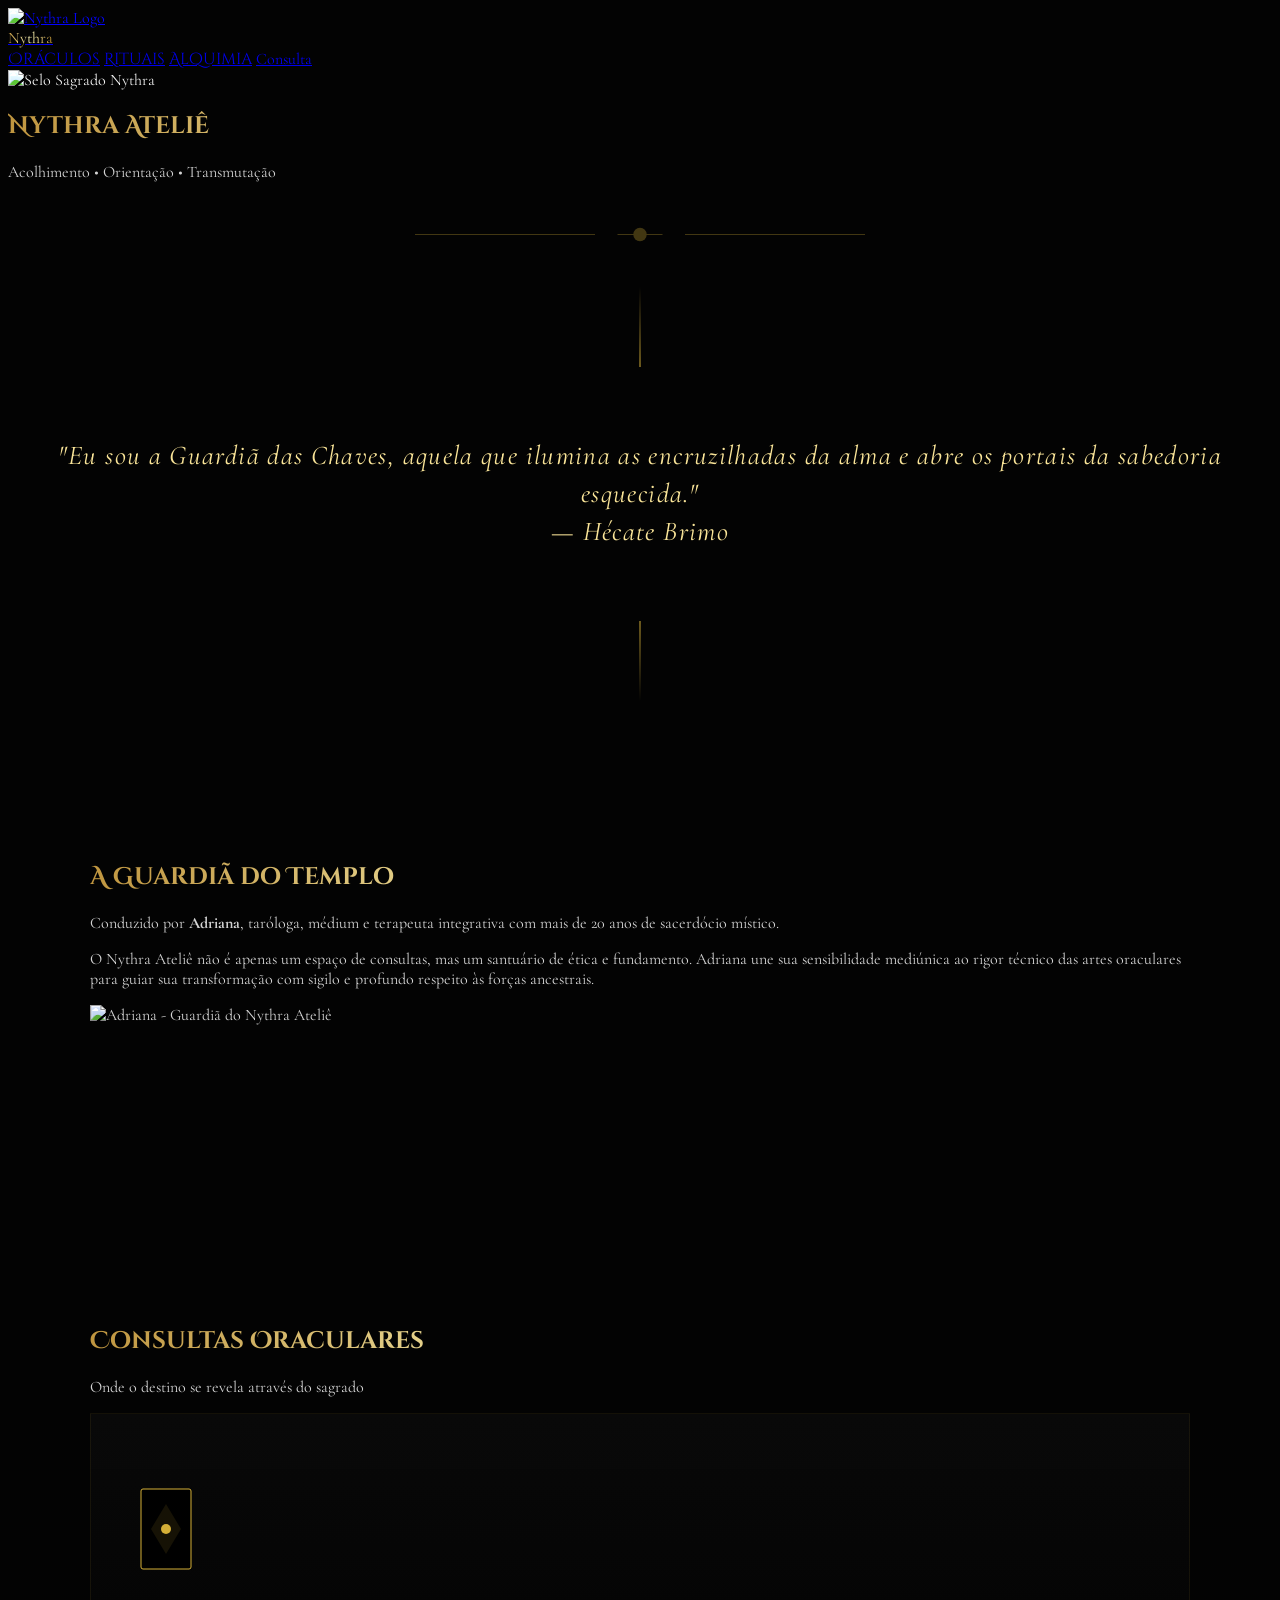
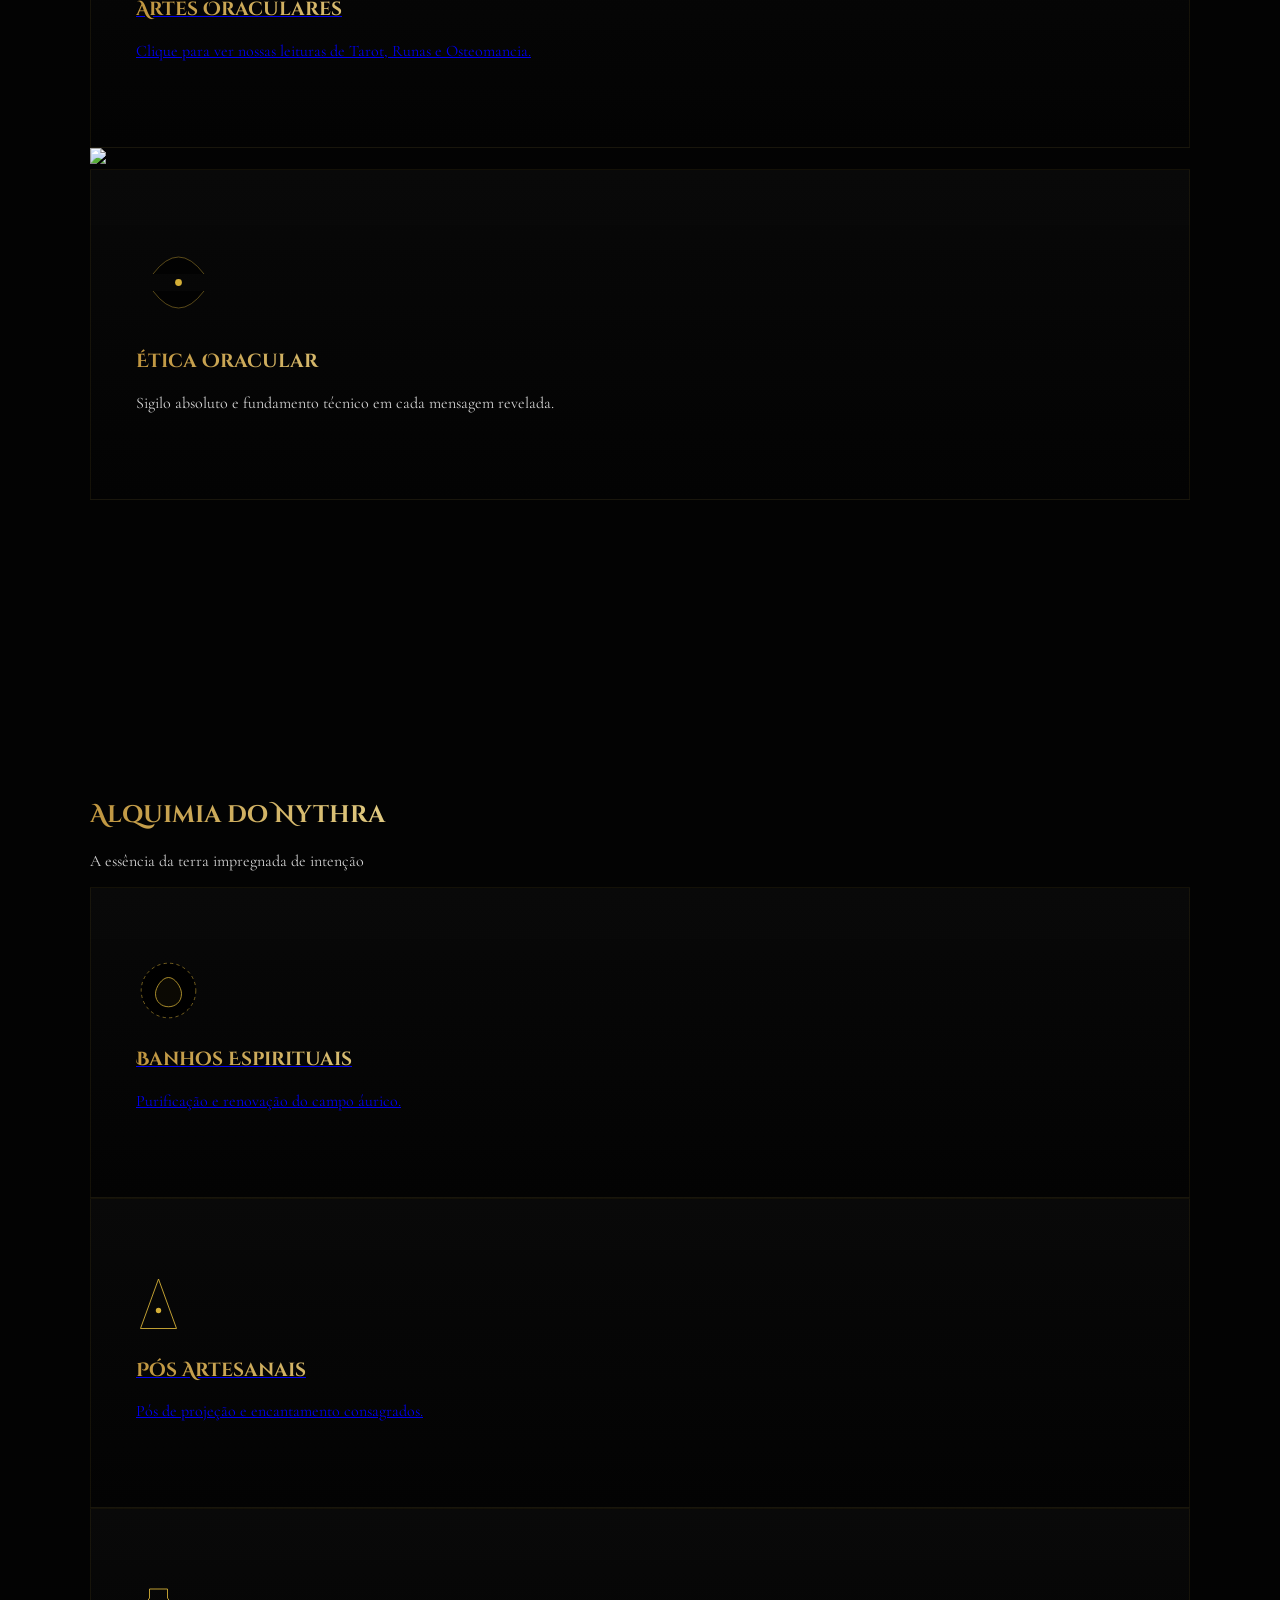
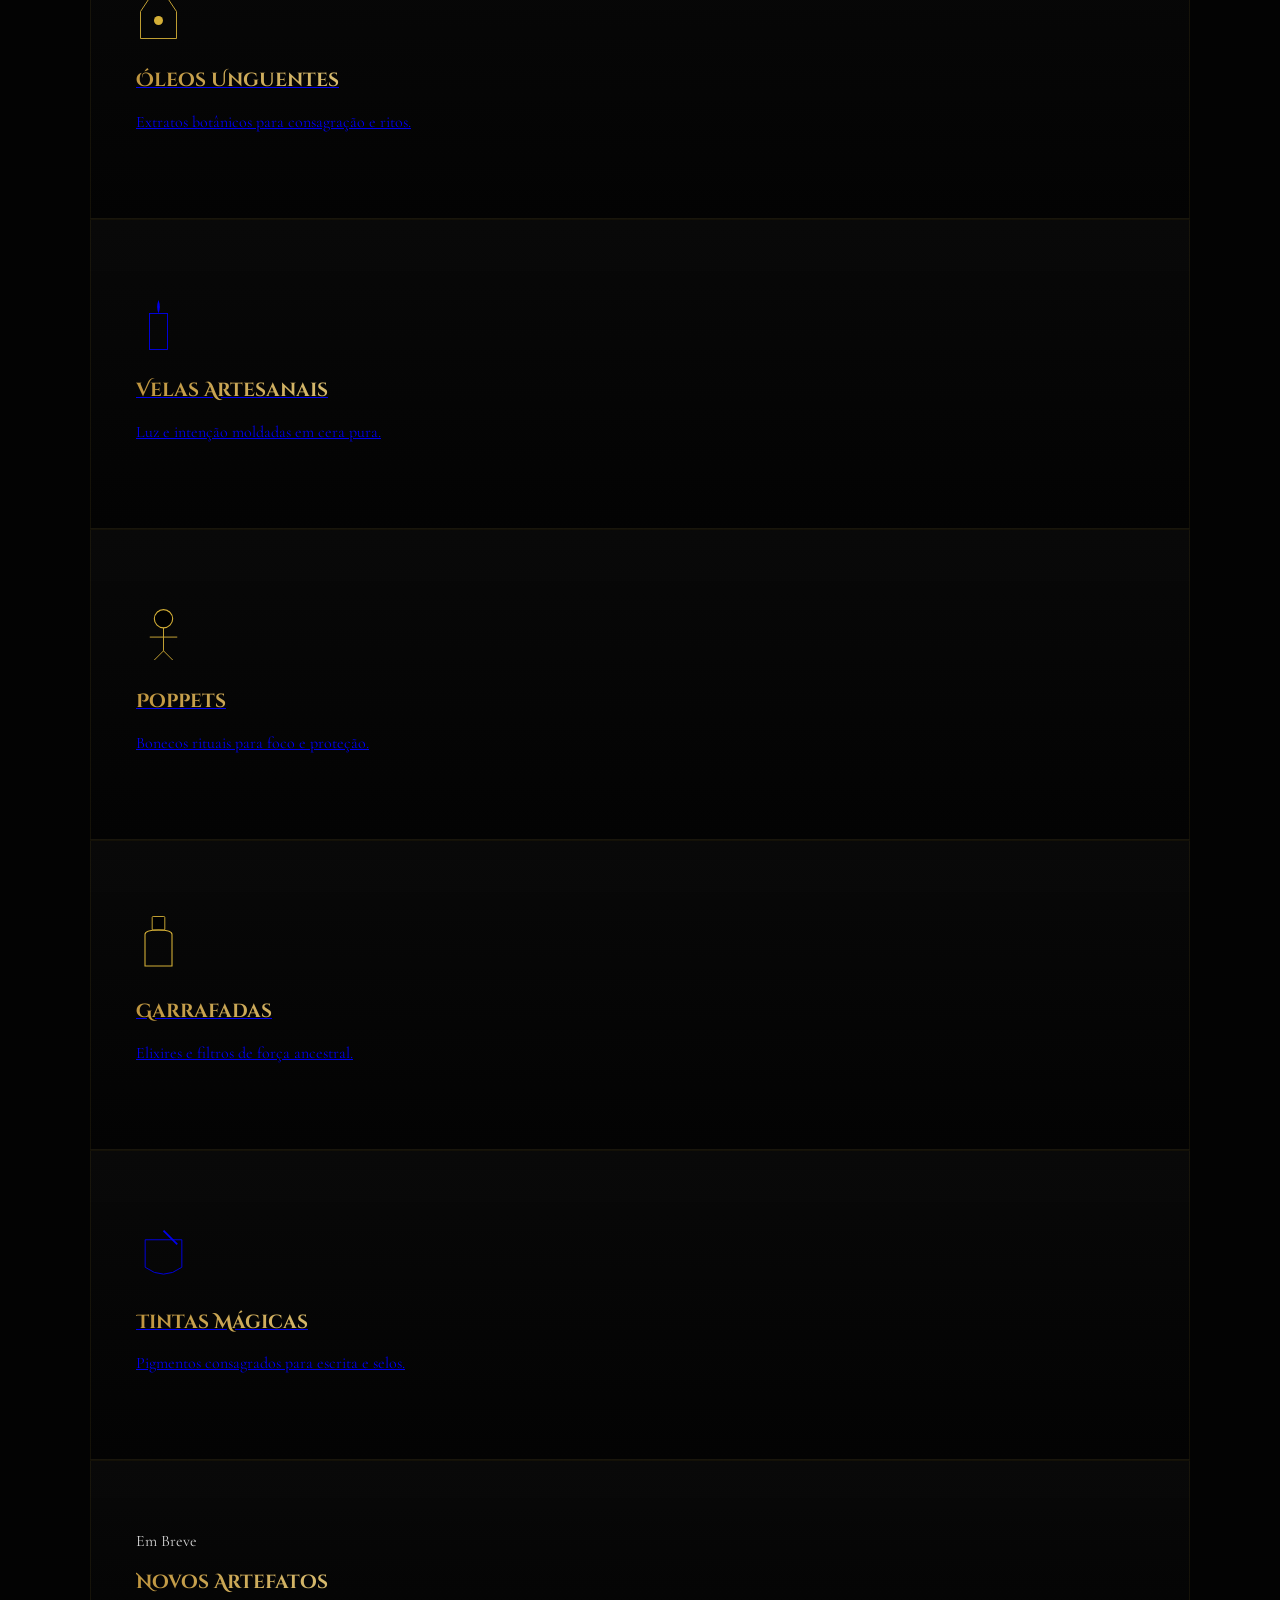
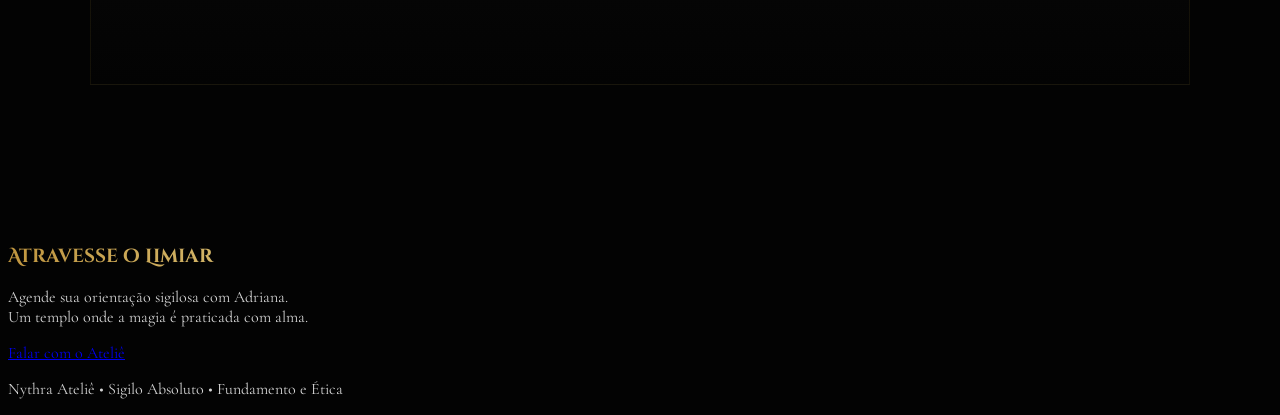
==== index.html @ 9662dbea "Add files via upload" ====
<!DOCTYPE html>
<html lang="pt-BR">
<head>
    <meta charset="UTF-8">
    <meta name="viewport" content="width=device-width, initial-scale=1.0">
    <title>Nythra Ateliê | Sob a Luz de Hécate e a Força de Morrigan</title>
    <!-- FAVICON COM A TUA LOGO -->
    <link rel="icon" type="image/png" href="https://i.ibb.co/DHYthgDk/Design-sem-nome.png">
    
    <script src="https://cdn.tailwindcss.com"></script>
    <link href="https://fonts.googleapis.com/css2?family=Cinzel+Decorative:wght@400;700;900&family=Cormorant+Garamond:ital,wght@0,300;0,400;0,600;1,400&display=swap" rel="stylesheet">
    <style>
        :root {
            --gold-primary: #D4AF37;
            --gold-light: #F9E498;
            --gold-dark: #996515;
            --bg-black: #030303;
        }

        body {
            background-color: var(--bg-black);
            color: #d4d4d4;
            font-family: 'Cormorant Garamond', serif;
            scroll-behavior: smooth;
            overflow-x: hidden;
        }

        h1, h2, h3, .nav-item {
            font-family: 'Cinzel Decorative', cursive;
        }

        .gold-text {
            background: linear-gradient(to right, #BF953F, #FCF6BA, #B38728, #FBF5B7, #AA771C);
            -webkit-background-clip: text;
            -webkit-text-fill-color: transparent;
            background-size: 200% auto;
            animation: shine 8s linear infinite;
        }

        @keyframes shine {
            to { background-position: 200% center; }
        }

        .logo-display {
            mix-blend-mode: lighten;
            filter: contrast(1.1) brightness(1.1);
        }

        .float { animation: float-anim 6s ease-in-out infinite; }
        @keyframes float-anim {
            0%, 100% { transform: translateY(0); }
            50% { transform: translateY(-15px); }
        }

        .glow-pulse { animation: glow-anim 4s ease-in-out infinite; }
        @keyframes glow-anim {
            0%, 100% { filter: drop-shadow(0 0 5px var(--gold-primary)); opacity: 0.8; }
            50% { filter: drop-shadow(0 0 20px var(--gold-primary)); opacity: 1; }
        }

        .rotate-center {
            transform-origin: center;
            animation: rotate-anim 35s linear infinite;
        }
        @keyframes rotate-anim {
            from { transform: rotate(0deg); }
            to { transform: rotate(360deg); }
        }

        .section-container {
            padding: 140px 20px;
            max-width: 1100px;
            margin: 0 auto;
            position: relative;
        }

        .altar-card {
            background: linear-gradient(180deg, rgba(10,10,10,0.8) 0%, rgba(3,3,3,1) 100%);
            border: 1px solid rgba(212, 175, 55, 0.08);
            padding: 70px 45px;
            position: relative;
            transition: all 0.6s cubic-bezier(0.23, 1, 0.32, 1);
            display: block; 
        }

        .altar-card:hover {
            border-color: var(--gold-primary);
            box-shadow: 0 0 60px rgba(212, 175, 55, 0.05);
            transform: translateY(-8px);
        }

        .quote-block {
            font-style: italic;
            font-size: 1.7rem;
            color: var(--gold-light);
            text-align: center;
            padding: 150px 20px;
            letter-spacing: 0.05em;
            position: relative;
            line-height: 1.4;
        }

        .quote-block::before, .quote-block::after {
            content: "";
            position: absolute;
            left: 50%;
            transform: translateX(-50%);
            width: 1px;
            height: 80px;
            background: linear-gradient(to bottom, transparent, var(--gold-primary));
        }
        .quote-block::before { top: 0; }
        .quote-block::after { bottom: 0; background: linear-gradient(to top, transparent, var(--gold-primary)); }

        .noise {
            position: fixed;
            top: 0; left: 0; width: 100%; height: 100%;
            background: url('https://grainy-gradients.vercel.app/noise.svg');
            opacity: 0.04;
            pointer-events: none;
            z-index: 9999;
        }

        .divider-svg {
            width: 100%;
            max-width: 450px;
            margin: 30px auto;
            display: block;
            opacity: 0.3;
            color: var(--gold-primary);
        }
    </style>
</head>
<body>
    <div class="noise"></div>

    <!-- Navegação Superior -->
    <nav class="fixed top-0 w-full z-50 bg-black/95 border-b border-gold-primary/10 backdrop-blur-md">
        <div class="max-w-7xl mx-auto px-8 h-20 flex justify-between items-center">
            <a href="index.html" class="flex items-center group">
                <div class="relative w-16 h-16 flex items-center justify-center">
                    <img src="https://i.ibb.co/DHYthgDk/Design-sem-nome.png" 
                         alt="Nythra Logo" 
                         class="w-full h-full object-contain logo-display">
                </div>
                <span class="ml-4 text-xl font-bold gold-text tracking-widest uppercase">Nythra</span>
            </a>
            
            <div class="hidden lg:flex items-center space-x-12 text-[10px] uppercase tracking-[0.3em] font-light">
                <a href="oraculos.html" class="hover:text-gold-light transition-colors nav-item">Oráculos</a>
                <a href="#rituais" class="hover:text-gold-light transition-colors nav-item">Rituais</a>
                <a href="#alquimia" class="hover:text-gold-light transition-colors nav-item">Alquimia</a>
                <a href="https://wa.me/SEU_NUMERO_AQUI" class="px-6 py-2 border border-gold-primary text-gold-primary hover:bg-gold-primary hover:text-black transition-all">Consulta</a>
            </div>
        </div>
    </nav>

    <!-- Hero -->
    <section class="min-h-screen flex flex-col items-center justify-center pt-20 text-center px-4 relative overflow-hidden">
        <div class="mb-4 relative">
            <div class="relative w-80 h-80 md:w-[480px] md:h-[480px] float flex items-center justify-center">
                <div class="absolute inset-24 bg-gold-primary/10 rounded-full blur-[110px] animate-pulse"></div>
                <div class="absolute inset-0 border border-gold-primary/15 rounded-full rotate-center"></div>
                <div class="absolute inset-16 border border-gold-primary/10 rounded-full rotate-center" style="animation-direction: reverse; animation-duration: 50s;"></div>
                <div class="absolute inset-32 border border-gold-primary/5 rounded-full rotate-center" style="animation-duration: 70s;"></div>
                <img src="https://i.ibb.co/DHYthgDk/Design-sem-nome.png" 
                     alt="Selo Sagrado Nythra" 
                     class="w-full h-full object-contain logo-display glow-pulse relative z-10">
            </div>
        </div>
        
        <h1 class="text-6xl md:text-8xl font-black gold-text mb-6 uppercase tracking-tight">Nythra Ateliê</h1>
        <p class="text-md md:text-xl font-light tracking-[0.7em] text-gold-primary/50 max-w-4xl mx-auto uppercase mb-12">
            Acolhimento • Orientação • Transmutação
        </p>
        
        <svg viewBox="0 0 200 20" class="divider-svg">
            <path d="M0 10 L80 10 M120 10 L200 10 M90 10 L110 10" stroke="currentColor" stroke-width="0.5" fill="none"/>
            <circle cx="100" cy="10" r="3" fill="currentColor"/>
        </svg>
    </section>

    <!-- Citações Hécate -->
    <div class="quote-block reveal">
        "Eu sou a Guardiã das Chaves, aquela que ilumina as encruzilhadas da alma e abre os portais da sabedoria esquecida."<br>
        <span class="text-xs uppercase tracking-[0.4em] font-light mt-8 block text-gold-primary/40">— Hécate Brimo</span>
    </div>

    <!-- Seção: A Guardiã (Adriana) -->
    <section class="section-container reveal">
        <div class="flex flex-col md:flex-row items-center gap-24">
            <div class="w-full md:w-1/2">
                <h2 class="text-4xl gold-text mb-10">A Guardiã do Templo</h2>
                <p class="text-2xl leading-relaxed font-light text-gray-300 mb-8 italic">
                    Conduzido por <strong>Adriana</strong>, taróloga, médium e terapeuta integrativa com mais de 20 anos de sacerdócio místico.
                </p>
                <p class="text-gray-400 font-light leading-relaxed text-lg">
                    O Nythra Ateliê não é apenas um espaço de consultas, mas um santuário de ética e fundamento. Adriana une sua sensibilidade mediúnica ao rigor técnico das artes oraculares para guiar sua transformação com sigilo e profundo respeito às forças ancestrais.
                </p>
            </div>
            <div class="w-full md:w-1/2 flex justify-center">
                <div class="relative w-80 h-80 flex items-center justify-center">
                    <!-- Moldura Mística com Órbitas -->
                    <div class="absolute inset-0 border border-gold-primary/20 rounded-full rotate-center"></div>
                    <div class="absolute inset-4 border border-gold-primary/10 rounded-full rotate-center" style="animation-direction: reverse; animation-duration: 25s;"></div>
                    
                    <!-- Foto da Adriana em Moldura Circular -->
                    <div class="relative w-64 h-64 rounded-full border-2 border-gold-primary/30 p-2 overflow-hidden glow-pulse">
                        <div class="w-full h-full rounded-full overflow-hidden border border-gold-primary/50 shadow-[0_0_30px_rgba(212,175,55,0.2)]">
                            <img src="https://i.ibb.co/TBmM0hVw/adriana.jpg" 
                                 alt="Adriana - Guardiã do Nythra Ateliê" 
                                 class="w-full h-full object-cover grayscale-[20%] contrast-[1.1] hover:grayscale-0 transition-all duration-700">
                        </div>
                    </div>
                </div>
            </div>
        </div>
    </section>

    <!-- Secção: Oráculos -->
    <section id="oraculos" class="section-container">
        <div class="text-center mb-28 reveal">
            <h2 class="text-5xl gold-text mb-8 tracking-tighter uppercase">Consultas Oraculares</h2>
            <p class="text-gold-primary/30 uppercase tracking-[0.6em] text-xs">Onde o destino se revela através do sagrado</p>
        </div>

        <div class="grid md:grid-cols-3 gap-12">
            <a href="oraculos.html" class="altar-card text-center reveal">
                <div class="mb-12 h-24 flex items-center justify-center">
                    <svg width="60" height="90" viewBox="0 0 60 90" class="float">
                        <rect x="5" y="5" width="50" height="80" rx="2" stroke="var(--gold-primary)" stroke-width="1" />
                        <path d="M30 20 L45 45 L30 70 L15 45 Z" fill="var(--gold-primary)" opacity="0.1" />
                        <circle cx="30" cy="45" r="5" fill="var(--gold-primary)" class="glow-pulse" />
                    </svg>
                </div>
                <h3 class="text-2xl gold-text mb-6">Artes Oraculares</h3>
                <p class="text-gray-500 font-light italic leading-relaxed">Clique para ver nossas leituras de Tarot, Runas e Osteomancia.</p>
            </a>

            <div class="hidden md:flex items-center justify-center opacity-10">
                <img src="https://i.ibb.co/DHYthgDk/Design-sem-nome.png" class="w-40 rotate-center">
            </div>

            <div class="altar-card text-center reveal" style="transition-delay: 0.4s;">
                <div class="mb-12 h-24 flex items-center justify-center">
                    <svg width="85" height="85" viewBox="0 0 100 100">
                        <path d="M20 40 Q50 0 80 40 M20 60 Q50 100 80 60" stroke="var(--gold-primary)" stroke-width="0.8" opacity="0.6"/>
                        <circle cx="50" cy="50" r="4" fill="var(--gold-primary)" class="glow-pulse" />
                    </svg>
                </div>
                <h3 class="text-2xl gold-text mb-6">Ética Oracular</h3>
                <p class="text-gray-500 font-light italic leading-relaxed">Sigilo absoluto e fundamento técnico em cada mensagem revelada.</p>
            </div>
        </div>
    </section>

    <!-- Secção: Alquimia -->
    <section id="alquimia" class="section-container">
        <div class="text-center mb-28 reveal">
            <h2 class="text-5xl gold-text mb-8 uppercase">Alquimia do Nythra</h2>
            <p class="text-gold-primary/30 uppercase tracking-[0.6em] text-xs">A essência da terra impregnada de intenção</p>
        </div>

        <div class="grid md:grid-cols-2 lg:grid-cols-4 gap-10">
            <a href="banhos.html" class="altar-card text-center reveal">
                <svg width="65" height="65" viewBox="0 0 100 100" class="mx-auto mb-8">
                    <circle cx="50" cy="50" r="42" stroke="var(--gold-primary)" stroke-width="0.8" stroke-dasharray="5 5" />
                    <path d="M50 30 C40 30 30 45 30 55 C30 68 40 75 50 75 C60 75 70 68 70 55 C70 45 60 30 50 30Z" stroke="var(--gold-primary)" stroke-width="1.2" fill="rgba(212,175,55,0.05)"/>
                </svg>
                <h3 class="text-xl gold-text uppercase mb-4">Banhos Espirituais</h3>
                <p class="text-xs text-gray-500 font-light">Purificação e renovação do campo áurico.</p>
            </a>

            <a href="pos.html" class="altar-card text-center reveal" style="transition-delay: 0.1s;">
                <svg width="45" height="65" viewBox="0 0 50 70" class="mx-auto mb-8">
                    <path d="M5 65 L45 65 L25 10 Z" stroke="var(--gold-primary)" stroke-width="1" fill="none"/>
                    <circle cx="25" cy="45" r="3" fill="var(--gold-primary)" class="glow-pulse" />
                </svg>
                <h3 class="text-xl gold-text uppercase mb-4">Pós Artesanais</h3>
                <p class="text-xs text-gray-500 font-light">Pós de projeção e encantamento consagrados.</p>
            </a>

            <a href="oleos.html" class="altar-card text-center reveal" style="transition-delay: 0.2s;">
                <svg width="45" height="65" viewBox="0 0 50 70" class="mx-auto mb-8">
                    <path d="M15 10 H35 V20 L45 35 V65 H5 V35 L15 20 Z" stroke="var(--gold-primary)" stroke-width="1" fill="none"/>
                    <circle cx="25" cy="45" r="5" fill="var(--gold-primary)" class="glow-pulse" />
                </svg>
                <h3 class="text-xl gold-text uppercase mb-4">Óleos Unguentes</h3>
                <p class="text-xs text-gray-500 font-light">Extratos botânicos para consagração e ritos.</p>
            </a>

            <a href="velas.html" class="altar-card text-center reveal" style="transition-delay: 0.3s;">
                <svg width="45" height="65" viewBox="0 0 50 70" class="mx-auto mb-8 text-gold-primary">
                    <rect x="15" y="25" width="20" height="40" stroke="currentColor" fill="none" />
                    <path d="M25 10 Q28 18 25 25 Q22 18 25 10" fill="currentColor" class="float" />
                </svg>
                <h3 class="text-xl gold-text uppercase mb-4">Velas Artesanais</h3>
                <p class="text-xs text-gray-500 font-light">Luz e intenção moldadas em cera pura.</p>
            </a>

            <a href="poppets.html" class="altar-card text-center reveal" style="transition-delay: 0.4s;">
                <svg width="55" height="65" viewBox="0 0 60 70" class="mx-auto mb-8">
                    <circle cx="30" cy="20" r="10" stroke="var(--gold-primary)" stroke-width="1.2" />
                    <path d="M30 30 L30 55 M15 40 L45 40 M30 55 L20 65 M30 55 L40 65" stroke="var(--gold-primary)" stroke-width="1" />
                </svg>
                <h3 class="text-xl gold-text uppercase mb-4">Poppets</h3>
                <p class="text-xs text-gray-500 font-light">Bonecos rituais para foco e proteção.</p>
            </a>

            <a href="garrafas.html" class="altar-card text-center reveal" style="transition-delay: 0.5s;">
                <svg width="45" height="65" viewBox="0 0 50 70" class="mx-auto mb-8">
                    <rect x="18" y="5" width="14" height="15" rx="1" stroke="var(--gold-primary)" stroke-width="1"/>
                    <path d="M10 25 Q10 20 25 20 Q40 20 40 25 V60 H10 V25Z" stroke="var(--gold-primary)" stroke-width="1.2" fill="none"/>
                </svg>
                <h3 class="text-xl gold-text uppercase mb-4">Garrafadas</h3>
                <p class="text-xs text-gray-500 font-light">Elixires e filtros de força ancestral.</p>
            </a>

            <a href="tintas.html" class="altar-card text-center reveal" style="transition-delay: 0.6s;">
                <svg width="55" height="65" viewBox="0 0 60 70" class="mx-auto mb-8 text-gold-primary">
                    <path d="M10 50 Q30 65 50 50 V20 H10 Z" stroke="currentColor" fill="none" />
                    <path d="M30 10 L45 25" stroke="currentColor" stroke-width="2" />
                </svg>
                <h3 class="text-xl gold-text uppercase mb-4">Tintas Mágicas</h3>
                <p class="text-xs text-gray-500 font-light">Pigmentos consagrados para escrita e selos.</p>
            </a>

            <div class="altar-card text-center reveal opacity-40 cursor-default" style="transition-delay: 0.7s;">
                <div class="h-16 flex items-center justify-center mb-4">
                    <span class="text-[8px] uppercase tracking-widest text-gold-primary/50">Em Breve</span>
                </div>
                <h3 class="text-xl gold-text uppercase mb-4 italic">Novos Artefatos</h3>
            </div>
        </div>
    </section>

    <!-- Rodapé -->
    <footer id="contato" class="py-36 bg-black border-t border-gold-primary/10 relative">
        <div class="max-w-4xl mx-auto px-6 text-center">
            <h3 class="text-5xl md:text-7xl gold-text mb-14 uppercase tracking-tighter">Atravesse o Limiar</h3>
            <p class="text-gold-primary/50 tracking-[0.5em] uppercase text-xs mb-20 leading-loose">
                Agende sua orientação sigilosa com Adriana.<br>Um templo onde a magia é praticada com alma.
            </p>
            
            <a href="https://wa.me/SEU_NUMERO_AQUI" class="inline-block px-16 py-7 border-2 border-gold-primary text-gold-primary font-bold uppercase tracking-[0.6em] hover:bg-gold-primary hover:text-black transition-all duration-1000 shadow-[0_0_30px_rgba(212,175,55,0.1)]">
                Falar com o Ateliê
            </a>

            <div class="mt-32 space-y-6 opacity-30">
                <p class="text-[10px] uppercase tracking-[0.8em] text-gray-600">Nythra Ateliê • Sigilo Absoluto • Fundamento e Ética</p>
                <div class="h-px w-20 bg-gold-primary mx-auto"></div>
            </div>
        </div>
    </footer>

    <script>
        const observerOptions = { threshold: 0.15 };
        const observer = new IntersectionObserver((entries) => {
            entries.forEach(entry => {
                if (entry.isIntersecting) {
                    entry.target.style.opacity = "1";
                    entry.target.style.transform = "translateY(0)";
                }
            });
        }, observerOptions);

        document.querySelectorAll('.reveal').forEach(el => {
            el.style.opacity = "0";
            el.style.transform = "translateY(50px)";
            el.style.transition = "all 1.4s cubic-bezier(0.22, 1, 0.36, 1)";
            observer.observe(el);
        });
    </script>
</body>
</html>
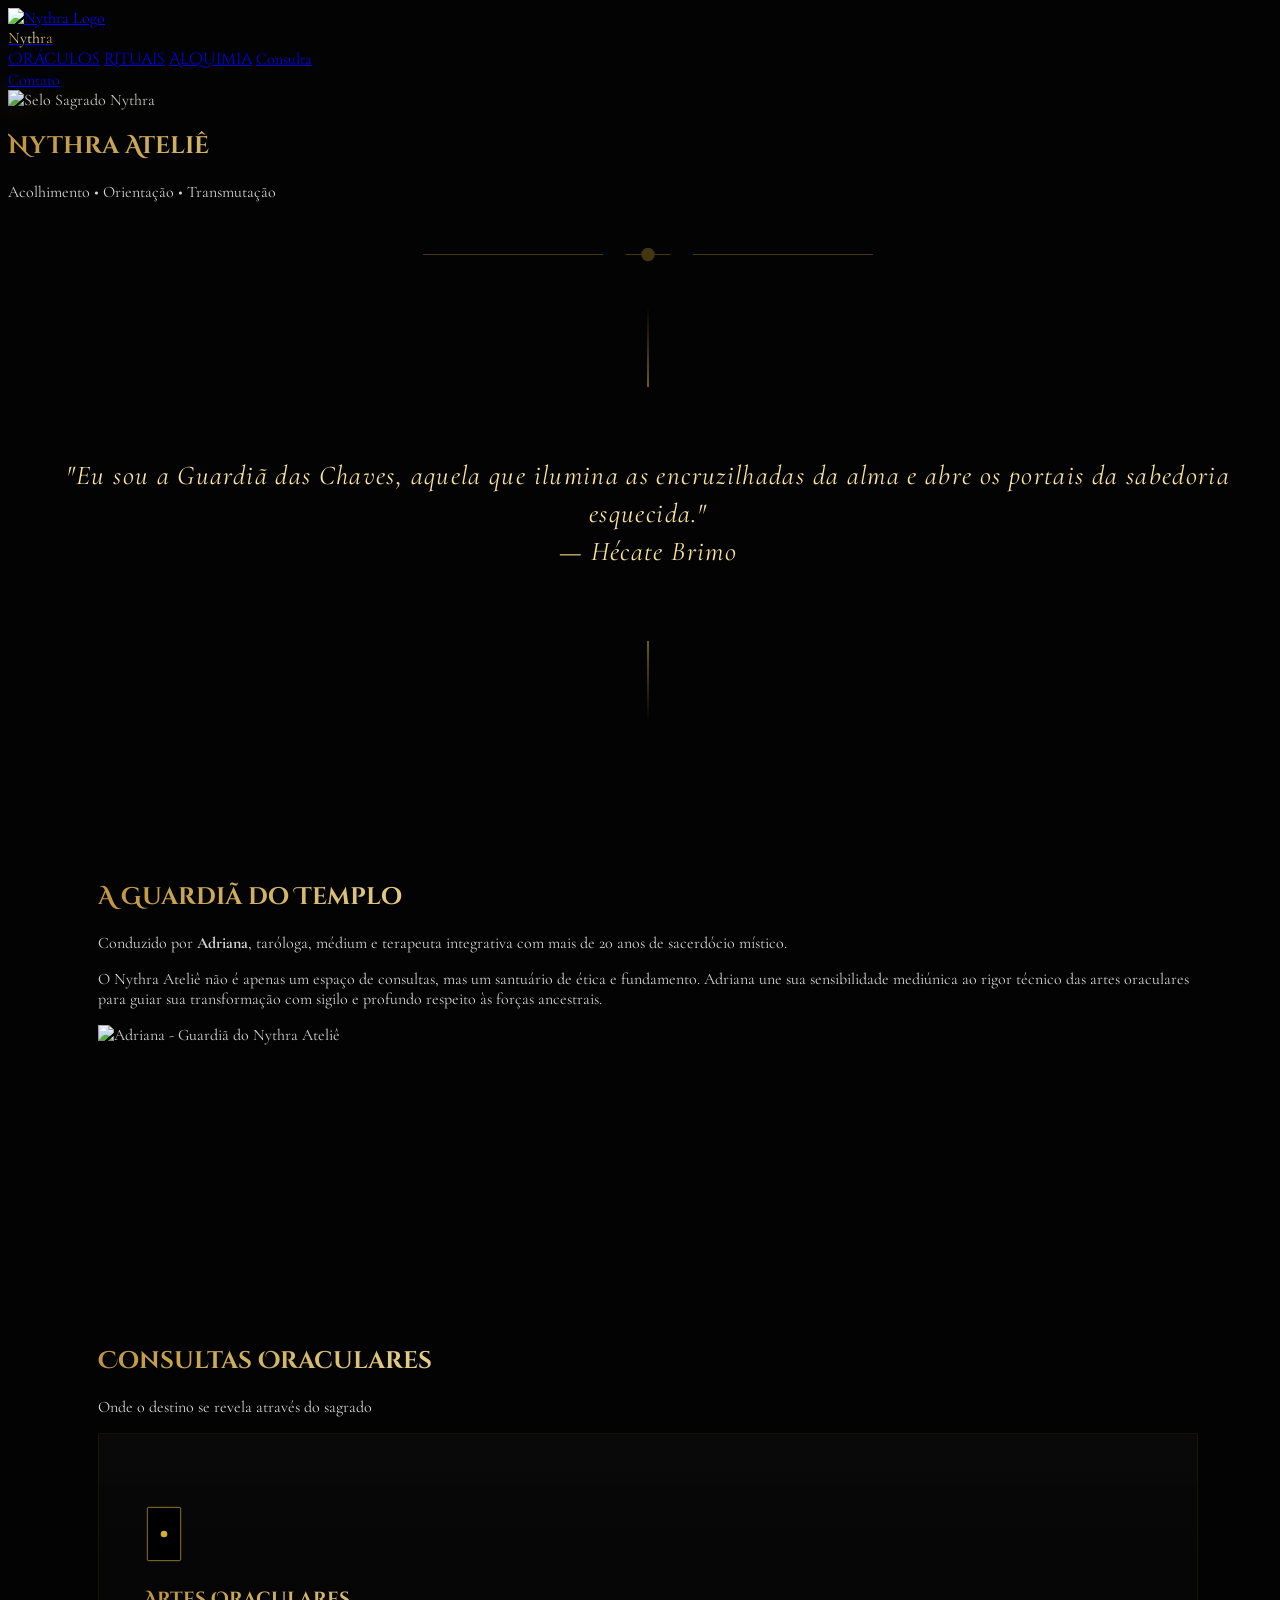
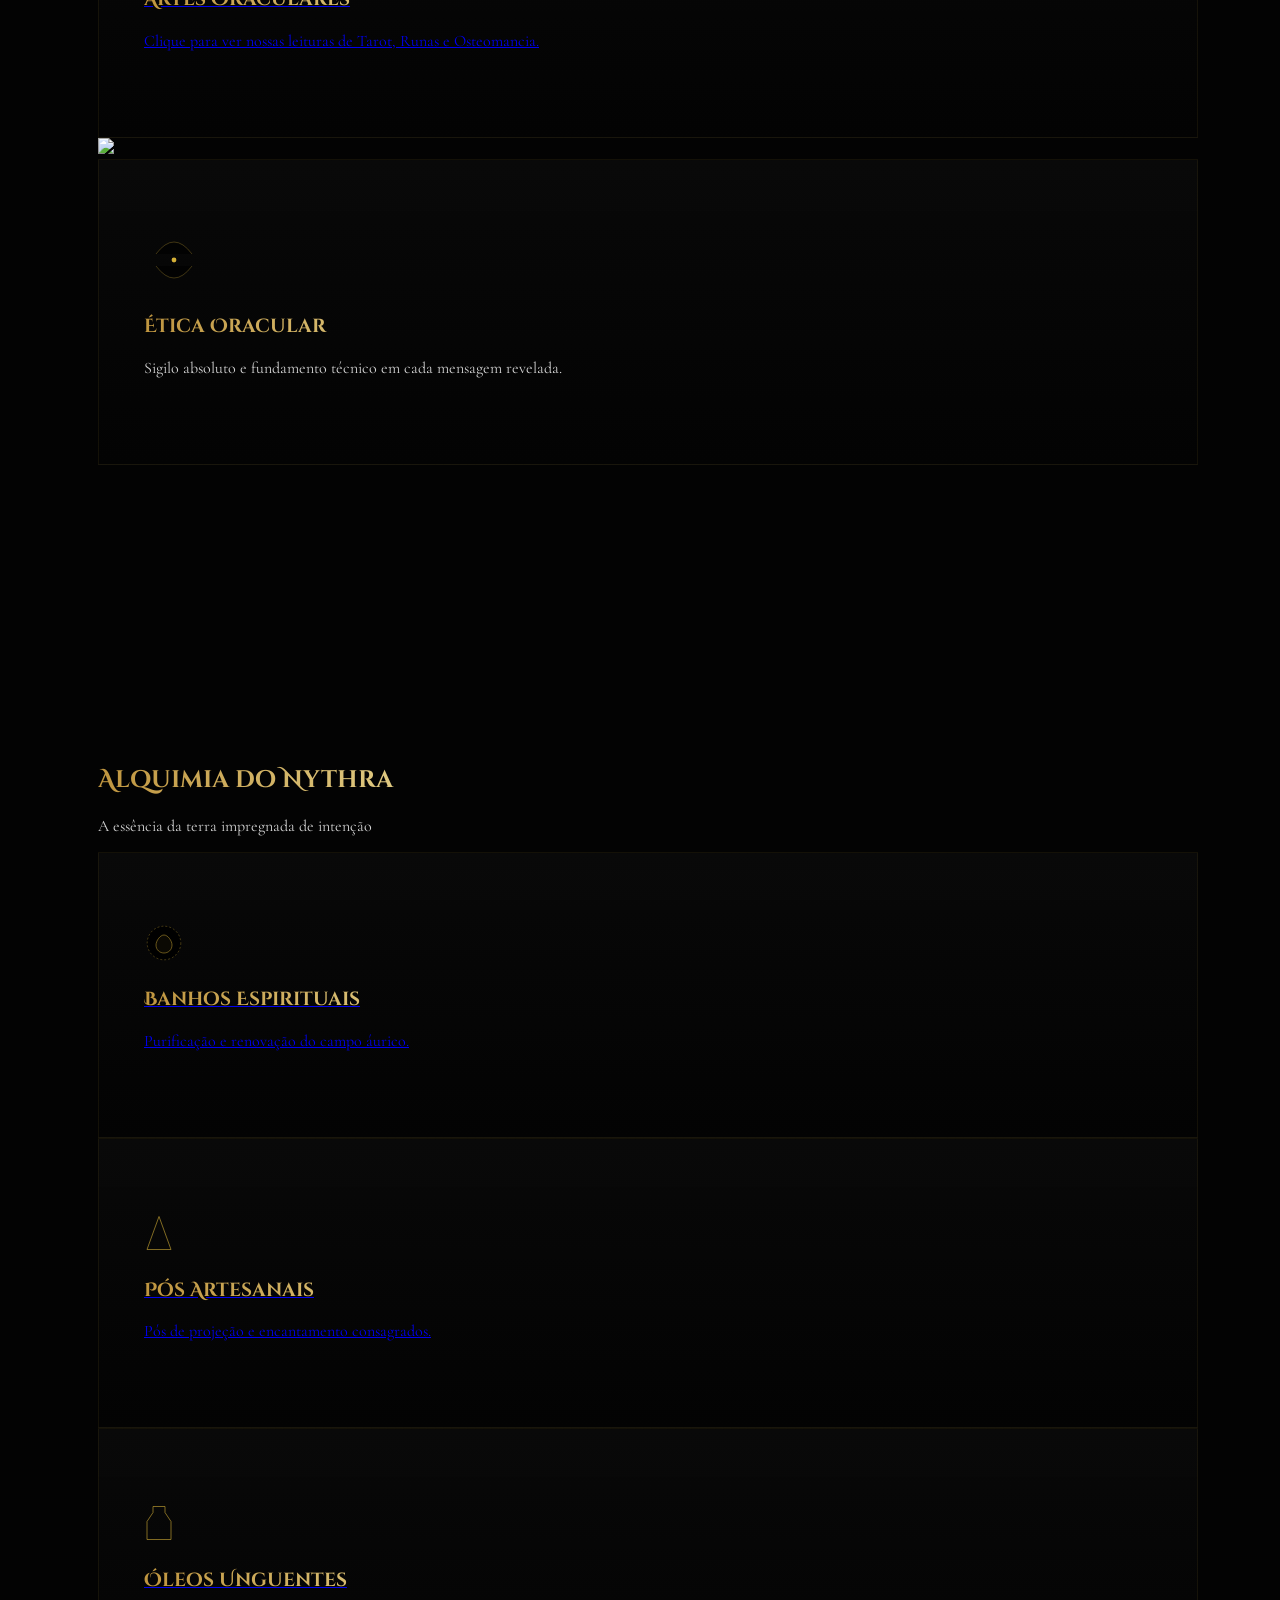
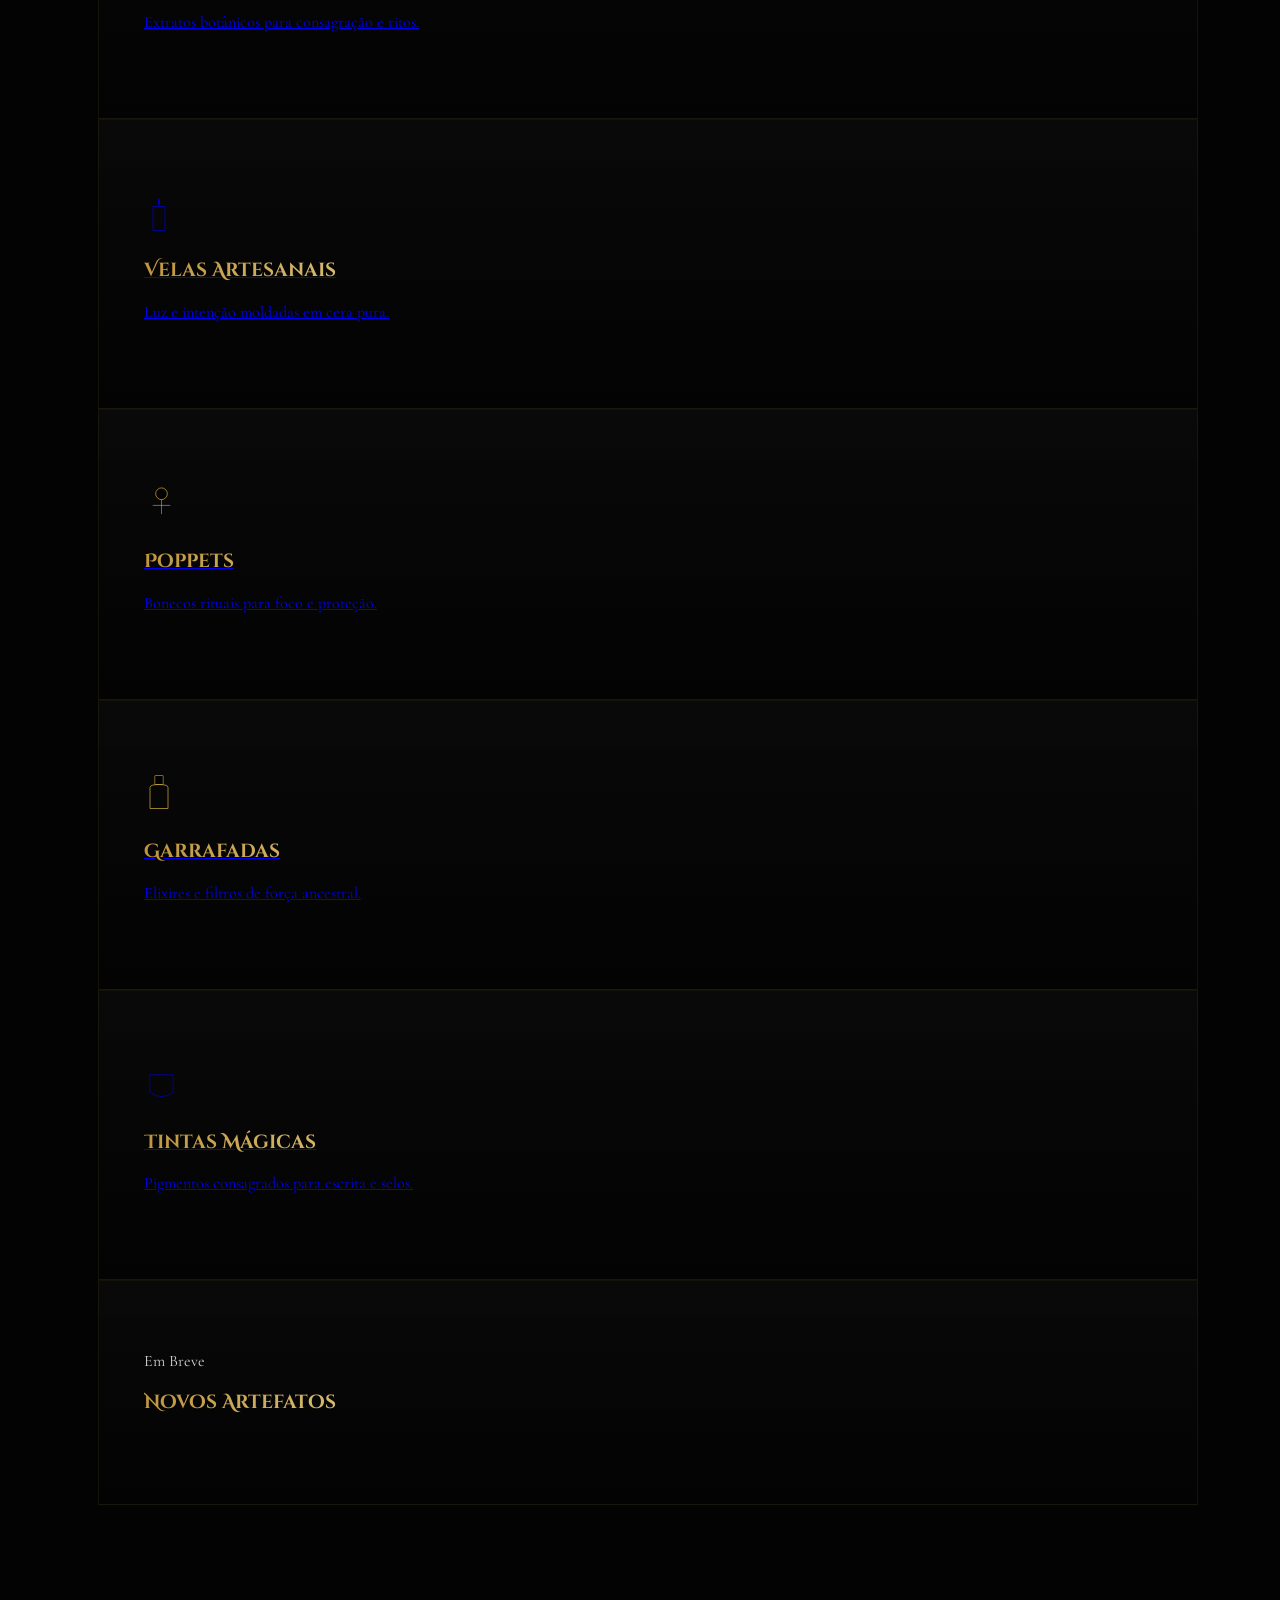
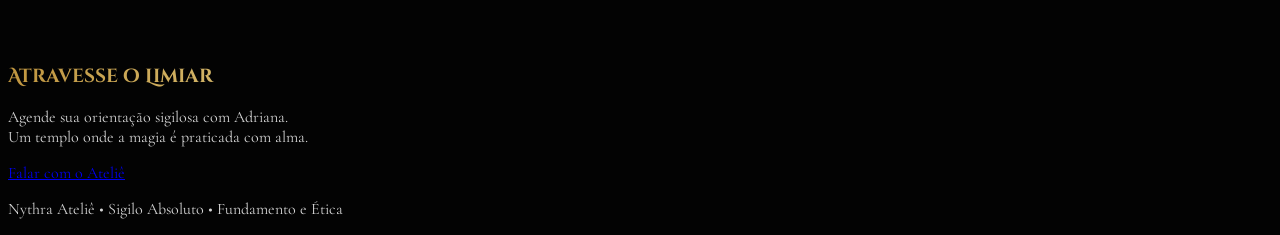
==== commit a556cef7: "Update index.html for layout and style adjustments Refactor styles and structure for improved layout" ====
--- a/index.html
+++ b/index.html
@@ -23,6 +23,7 @@
             font-family: 'Cormorant Garamond', serif;
             scroll-behavior: smooth;
             overflow-x: hidden;
+            width: 100%;
         }
 
         h1, h2, h3, .nav-item {
@@ -52,11 +53,13 @@
             50% { transform: translateY(-15px); }
         }
 
-        .glow-pulse { animation: glow-anim 4s ease-in-out infinite; }
-        @keyframes glow-anim {
-            0%, 100% { filter: drop-shadow(0 0 5px var(--gold-primary)); opacity: 0.8; }
-            50% { filter: drop-shadow(0 0 20px var(--gold-primary)); opacity: 1; }
-        }
+        /* Efeito de brilho sutil para a logo principal */
+        .glow-soft { 
+            filter: drop-shadow(0 0 15px rgba(212, 175, 55, 0.2));
+            opacity: 0.95;
+            transition: opacity 0.5s ease;
+        }
+        .glow-soft:hover { opacity: 1; }
 
         .rotate-center {
             transform-origin: center;
@@ -68,19 +71,25 @@
         }
 
         .section-container {
-            padding: 140px 20px;
+            padding: 80px 20px;
             max-width: 1100px;
             margin: 0 auto;
             position: relative;
         }
+        @media (min-width: 768px) {
+            .section-container { padding: 140px 20px; }
+        }
 
         .altar-card {
             background: linear-gradient(180deg, rgba(10,10,10,0.8) 0%, rgba(3,3,3,1) 100%);
             border: 1px solid rgba(212, 175, 55, 0.08);
-            padding: 70px 45px;
+            padding: 40px 25px;
             position: relative;
             transition: all 0.6s cubic-bezier(0.23, 1, 0.32, 1);
             display: block; 
+        }
+        @media (min-width: 768px) {
+            .altar-card { padding: 70px 45px; }
         }
 
         .altar-card:hover {
@@ -91,13 +100,16 @@
 
         .quote-block {
             font-style: italic;
-            font-size: 1.7rem;
+            font-size: 1.2rem;
             color: var(--gold-light);
             text-align: center;
-            padding: 150px 20px;
+            padding: 100px 20px;
             letter-spacing: 0.05em;
             position: relative;
             line-height: 1.4;
+        }
+        @media (min-width: 768px) {
+            .quote-block { font-size: 1.7rem; padding: 150px 20px; }
         }
 
         .quote-block::before, .quote-block::after {
@@ -106,8 +118,11 @@
             left: 50%;
             transform: translateX(-50%);
             width: 1px;
-            height: 80px;
+            height: 60px;
             background: linear-gradient(to bottom, transparent, var(--gold-primary));
+        }
+        @media (min-width: 768px) {
+            .quote-block::before, .quote-block::after { height: 80px; }
         }
         .quote-block::before { top: 0; }
         .quote-block::after { bottom: 0; background: linear-gradient(to top, transparent, var(--gold-primary)); }
@@ -131,19 +146,19 @@
         }
     </style>
 </head>
-<body>
+<body class="overflow-x-hidden">
     <div class="noise"></div>
 
     <!-- Navegação Superior -->
     <nav class="fixed top-0 w-full z-50 bg-black/95 border-b border-gold-primary/10 backdrop-blur-md">
-        <div class="max-w-7xl mx-auto px-8 h-20 flex justify-between items-center">
+        <div class="max-w-7xl mx-auto px-4 sm:px-8 h-20 flex justify-between items-center">
             <a href="index.html" class="flex items-center group">
-                <div class="relative w-16 h-16 flex items-center justify-center">
+                <div class="relative w-12 h-12 sm:w-16 sm:h-16 flex items-center justify-center">
                     <img src="https://i.ibb.co/DHYthgDk/Design-sem-nome.png" 
                          alt="Nythra Logo" 
                          class="w-full h-full object-contain logo-display">
                 </div>
-                <span class="ml-4 text-xl font-bold gold-text tracking-widest uppercase">Nythra</span>
+                <span class="ml-2 sm:ml-4 text-sm sm:text-xl font-bold gold-text tracking-widest uppercase">Nythra</span>
             </a>
             
             <div class="hidden lg:flex items-center space-x-12 text-[10px] uppercase tracking-[0.3em] font-light">
@@ -152,29 +167,34 @@
                 <a href="#alquimia" class="hover:text-gold-light transition-colors nav-item">Alquimia</a>
                 <a href="https://wa.me/SEU_NUMERO_AQUI" class="px-6 py-2 border border-gold-primary text-gold-primary hover:bg-gold-primary hover:text-black transition-all">Consulta</a>
             </div>
+            
+            <div class="lg:hidden">
+                <a href="https://wa.me/SEU_NUMERO_AQUI" class="text-[10px] border border-gold-primary px-3 py-1 text-gold-primary uppercase tracking-widest">Contato</a>
+            </div>
         </div>
     </nav>
 
-    <!-- Hero -->
-    <section class="min-h-screen flex flex-col items-center justify-center pt-20 text-center px-4 relative overflow-hidden">
+    <!-- Hero: O Portal Sagrado -->
+    <section class="min-h-screen flex flex-col items-center justify-center pt-24 text-center px-6 relative overflow-hidden">
         <div class="mb-4 relative">
-            <div class="relative w-80 h-80 md:w-[480px] md:h-[480px] float flex items-center justify-center">
-                <div class="absolute inset-24 bg-gold-primary/10 rounded-full blur-[110px] animate-pulse"></div>
-                <div class="absolute inset-0 border border-gold-primary/15 rounded-full rotate-center"></div>
-                <div class="absolute inset-16 border border-gold-primary/10 rounded-full rotate-center" style="animation-direction: reverse; animation-duration: 50s;"></div>
-                <div class="absolute inset-32 border border-gold-primary/5 rounded-full rotate-center" style="animation-duration: 70s;"></div>
+            <!-- Container limpo para a logo sem órbitas brancas -->
+            <div class="relative w-64 h-64 sm:w-80 sm:h-80 md:w-[480px] md:h-[480px] float flex items-center justify-center">
+                <!-- Aura dourada sutil de fundo -->
+                <div class="absolute inset-16 sm:inset-24 bg-gold-primary/5 rounded-full blur-[60px] sm:blur-[110px]"></div>
+                
+                <!-- Logo Pura e Flutuante -->
                 <img src="https://i.ibb.co/DHYthgDk/Design-sem-nome.png" 
                      alt="Selo Sagrado Nythra" 
-                     class="w-full h-full object-contain logo-display glow-pulse relative z-10">
+                     class="w-full h-full object-contain logo-display glow-soft relative z-10">
             </div>
         </div>
         
-        <h1 class="text-6xl md:text-8xl font-black gold-text mb-6 uppercase tracking-tight">Nythra Ateliê</h1>
-        <p class="text-md md:text-xl font-light tracking-[0.7em] text-gold-primary/50 max-w-4xl mx-auto uppercase mb-12">
+        <h1 class="text-4xl sm:text-6xl md:text-8xl font-black gold-text mb-6 uppercase tracking-tight break-words max-w-full">Nythra Ateliê</h1>
+        <p class="text-[10px] sm:text-md md:text-xl font-light tracking-[0.4em] sm:tracking-[0.7em] text-gold-primary/50 max-w-4xl mx-auto uppercase mb-12 px-4">
             Acolhimento • Orientação • Transmutação
         </p>
         
-        <svg viewBox="0 0 200 20" class="divider-svg">
+        <svg viewBox="0 0 200 20" class="divider-svg px-10 sm:px-0">
             <path d="M0 10 L80 10 M120 10 L200 10 M90 10 L110 10" stroke="currentColor" stroke-width="0.5" fill="none"/>
             <circle cx="100" cy="10" r="3" fill="currentColor"/>
         </svg>
@@ -183,29 +203,29 @@
     <!-- Citações Hécate -->
     <div class="quote-block reveal">
         "Eu sou a Guardiã das Chaves, aquela que ilumina as encruzilhadas da alma e abre os portais da sabedoria esquecida."<br>
-        <span class="text-xs uppercase tracking-[0.4em] font-light mt-8 block text-gold-primary/40">— Hécate Brimo</span>
+        <span class="text-[10px] uppercase tracking-[0.4em] font-light mt-8 block text-gold-primary/40">— Hécate Brimo</span>
     </div>
 
     <!-- Seção: A Guardiã (Adriana) -->
     <section class="section-container reveal">
-        <div class="flex flex-col md:flex-row items-center gap-24">
-            <div class="w-full md:w-1/2">
-                <h2 class="text-4xl gold-text mb-10">A Guardiã do Templo</h2>
-                <p class="text-2xl leading-relaxed font-light text-gray-300 mb-8 italic">
+        <div class="flex flex-col md:flex-row items-center gap-12 sm:gap-24">
+            <div class="w-full md:w-1/2 text-center md:text-left">
+                <h2 class="text-3xl sm:text-4xl gold-text mb-6 sm:mb-10 uppercase">A Guardiã do Templo</h2>
+                <p class="text-xl sm:text-2xl leading-relaxed font-light text-gray-300 mb-6 sm:mb-8 italic">
                     Conduzido por <strong>Adriana</strong>, taróloga, médium e terapeuta integrativa com mais de 20 anos de sacerdócio místico.
                 </p>
-                <p class="text-gray-400 font-light leading-relaxed text-lg">
+                <p class="text-gray-400 font-light leading-relaxed text-base sm:text-lg">
                     O Nythra Ateliê não é apenas um espaço de consultas, mas um santuário de ética e fundamento. Adriana une sua sensibilidade mediúnica ao rigor técnico das artes oraculares para guiar sua transformação com sigilo e profundo respeito às forças ancestrais.
                 </p>
             </div>
-            <div class="w-full md:w-1/2 flex justify-center">
-                <div class="relative w-80 h-80 flex items-center justify-center">
+            <div class="w-full md:w-1/2 flex justify-center order-first md:order-last">
+                <div class="relative w-64 h-64 sm:w-80 sm:h-80 flex items-center justify-center">
                     <!-- Moldura Mística com Órbitas -->
                     <div class="absolute inset-0 border border-gold-primary/20 rounded-full rotate-center"></div>
                     <div class="absolute inset-4 border border-gold-primary/10 rounded-full rotate-center" style="animation-direction: reverse; animation-duration: 25s;"></div>
                     
                     <!-- Foto da Adriana em Moldura Circular -->
-                    <div class="relative w-64 h-64 rounded-full border-2 border-gold-primary/30 p-2 overflow-hidden glow-pulse">
+                    <div class="relative w-48 h-48 sm:w-64 sm:h-64 rounded-full border-2 border-gold-primary/30 p-2 overflow-hidden">
                         <div class="w-full h-full rounded-full overflow-hidden border border-gold-primary/50 shadow-[0_0_30px_rgba(212,175,55,0.2)]">
                             <img src="https://i.ibb.co/TBmM0hVw/adriana.jpg" 
                                  alt="Adriana - Guardiã do Nythra Ateliê" 
@@ -219,142 +239,152 @@
 
     <!-- Secção: Oráculos -->
     <section id="oraculos" class="section-container">
-        <div class="text-center mb-28 reveal">
-            <h2 class="text-5xl gold-text mb-8 tracking-tighter uppercase">Consultas Oraculares</h2>
-            <p class="text-gold-primary/30 uppercase tracking-[0.6em] text-xs">Onde o destino se revela através do sagrado</p>
-        </div>
-
-        <div class="grid md:grid-cols-3 gap-12">
+        <div class="text-center mb-16 sm:mb-28 reveal">
+            <h2 class="text-3xl sm:text-5xl gold-text mb-6 sm:mb-8 tracking-tighter uppercase">Consultas Oraculares</h2>
+            <p class="text-gold-primary/30 uppercase tracking-[0.3em] sm:tracking-[0.6em] text-[10px]">Onde o destino se revela através do sagrado</p>
+        </div>
+
+        <div class="grid grid-cols-1 md:grid-cols-3 gap-8 sm:gap-12">
             <a href="oraculos.html" class="altar-card text-center reveal">
-                <div class="mb-12 h-24 flex items-center justify-center">
-                    <svg width="60" height="90" viewBox="0 0 60 90" class="float">
+                <div class="mb-8 sm:mb-12 h-20 sm:h-24 flex items-center justify-center">
+                    <svg width="40" height="60" sm:width="60" sm:height="90" viewBox="0 0 60 90" class="float">
                         <rect x="5" y="5" width="50" height="80" rx="2" stroke="var(--gold-primary)" stroke-width="1" />
-                        <path d="M30 20 L45 45 L30 70 L15 45 Z" fill="var(--gold-primary)" opacity="0.1" />
-                        <circle cx="30" cy="45" r="5" fill="var(--gold-primary)" class="glow-pulse" />
-                    </svg>
-                </div>
-                <h3 class="text-2xl gold-text mb-6">Artes Oraculares</h3>
-                <p class="text-gray-500 font-light italic leading-relaxed">Clique para ver nossas leituras de Tarot, Runas e Osteomancia.</p>
+                        <circle cx="30" cy="45" r="5" fill="var(--gold-primary)" />
+                    </svg>
+                </div>
+                <h3 class="text-xl sm:text-2xl gold-text mb-4 sm:mb-6 uppercase">Artes Oraculares</h3>
+                <p class="text-gray-500 font-light italic leading-relaxed text-sm sm:text-base">Clique para ver nossas leituras de Tarot, Runas e Osteomancia.</p>
             </a>
 
             <div class="hidden md:flex items-center justify-center opacity-10">
                 <img src="https://i.ibb.co/DHYthgDk/Design-sem-nome.png" class="w-40 rotate-center">
             </div>
 
-            <div class="altar-card text-center reveal" style="transition-delay: 0.4s;">
-                <div class="mb-12 h-24 flex items-center justify-center">
-                    <svg width="85" height="85" viewBox="0 0 100 100">
+            <div class="altar-card text-center reveal" style="transition-delay: 0.2s;">
+                <div class="mb-8 sm:mb-12 h-20 sm:h-24 flex items-center justify-center">
+                    <svg width="60" height="60" sm:width="85" sm:height="85" viewBox="0 0 100 100">
                         <path d="M20 40 Q50 0 80 40 M20 60 Q50 100 80 60" stroke="var(--gold-primary)" stroke-width="0.8" opacity="0.6"/>
-                        <circle cx="50" cy="50" r="4" fill="var(--gold-primary)" class="glow-pulse" />
-                    </svg>
-                </div>
-                <h3 class="text-2xl gold-text mb-6">Ética Oracular</h3>
-                <p class="text-gray-500 font-light italic leading-relaxed">Sigilo absoluto e fundamento técnico em cada mensagem revelada.</p>
+                        <circle cx="50" cy="50" r="4" fill="var(--gold-primary)" />
+                    </svg>
+                </div>
+                <h3 class="text-xl sm:text-2xl gold-text mb-4 sm:mb-6 uppercase">Ética Oracular</h3>
+                <p class="text-gray-500 font-light italic leading-relaxed text-sm sm:text-base">Sigilo absoluto e fundamento técnico em cada mensagem revelada.</p>
             </div>
         </div>
     </section>
 
     <!-- Secção: Alquimia -->
     <section id="alquimia" class="section-container">
-        <div class="text-center mb-28 reveal">
-            <h2 class="text-5xl gold-text mb-8 uppercase">Alquimia do Nythra</h2>
-            <p class="text-gold-primary/30 uppercase tracking-[0.6em] text-xs">A essência da terra impregnada de intenção</p>
-        </div>
-
-        <div class="grid md:grid-cols-2 lg:grid-cols-4 gap-10">
+        <div class="text-center mb-16 sm:mb-28 reveal">
+            <h2 class="text-3xl sm:text-5xl gold-text mb-6 sm:mb-8 uppercase">Alquimia do Nythra</h2>
+            <p class="text-gold-primary/30 uppercase tracking-[0.3em] sm:tracking-[0.6em] text-[10px]">A essência da terra impregnada de intenção</p>
+        </div>
+
+        <div class="grid grid-cols-2 lg:grid-cols-4 gap-4 sm:gap-10">
             <a href="banhos.html" class="altar-card text-center reveal">
-                <svg width="65" height="65" viewBox="0 0 100 100" class="mx-auto mb-8">
-                    <circle cx="50" cy="50" r="42" stroke="var(--gold-primary)" stroke-width="0.8" stroke-dasharray="5 5" />
-                    <path d="M50 30 C40 30 30 45 30 55 C30 68 40 75 50 75 C60 75 70 68 70 55 C70 45 60 30 50 30Z" stroke="var(--gold-primary)" stroke-width="1.2" fill="rgba(212,175,55,0.05)"/>
-                </svg>
-                <h3 class="text-xl gold-text uppercase mb-4">Banhos Espirituais</h3>
-                <p class="text-xs text-gray-500 font-light">Purificação e renovação do campo áurico.</p>
+                <div class="mb-4 sm:mb-8 flex justify-center">
+                    <svg width="40" height="40" sm:width="65" sm:height="65" viewBox="0 0 100 100" class="mx-auto">
+                        <circle cx="50" cy="50" r="42" stroke="var(--gold-primary)" stroke-width="0.8" stroke-dasharray="5 5" />
+                        <path d="M50 30 C40 30 30 45 30 55 C30 68 40 75 50 75 C60 75 70 68 70 55 C70 45 60 30 50 30Z" stroke="var(--gold-primary)" stroke-width="1.2" fill="rgba(212,175,55,0.05)"/>
+                    </svg>
+                </div>
+                <h3 class="text-[10px] sm:text-xl gold-text uppercase mb-2">Banhos Espirituais</h3>
+                <p class="text-[8px] sm:text-xs text-gray-500 font-light hidden sm:block">Purificação e renovação do campo áurico.</p>
             </a>
 
             <a href="pos.html" class="altar-card text-center reveal" style="transition-delay: 0.1s;">
-                <svg width="45" height="65" viewBox="0 0 50 70" class="mx-auto mb-8">
-                    <path d="M5 65 L45 65 L25 10 Z" stroke="var(--gold-primary)" stroke-width="1" fill="none"/>
-                    <circle cx="25" cy="45" r="3" fill="var(--gold-primary)" class="glow-pulse" />
-                </svg>
-                <h3 class="text-xl gold-text uppercase mb-4">Pós Artesanais</h3>
-                <p class="text-xs text-gray-500 font-light">Pós de projeção e encantamento consagrados.</p>
+                <div class="mb-4 sm:mb-8 flex justify-center">
+                    <svg width="30" height="45" sm:width="45" sm:height="65" viewBox="0 0 50 70" class="mx-auto">
+                        <path d="M5 65 L45 65 L25 10 Z" stroke="var(--gold-primary)" stroke-width="1" fill="none"/>
+                    </svg>
+                </div>
+                <h3 class="text-[10px] sm:text-xl gold-text uppercase mb-2">Pós Artesanais</h3>
+                <p class="text-[8px] sm:text-xs text-gray-500 font-light hidden sm:block">Pós de projeção e encantamento consagrados.</p>
             </a>
 
             <a href="oleos.html" class="altar-card text-center reveal" style="transition-delay: 0.2s;">
-                <svg width="45" height="65" viewBox="0 0 50 70" class="mx-auto mb-8">
-                    <path d="M15 10 H35 V20 L45 35 V65 H5 V35 L15 20 Z" stroke="var(--gold-primary)" stroke-width="1" fill="none"/>
-                    <circle cx="25" cy="45" r="5" fill="var(--gold-primary)" class="glow-pulse" />
-                </svg>
-                <h3 class="text-xl gold-text uppercase mb-4">Óleos Unguentes</h3>
-                <p class="text-xs text-gray-500 font-light">Extratos botânicos para consagração e ritos.</p>
+                <div class="mb-4 sm:mb-8 flex justify-center">
+                    <svg width="30" height="45" sm:width="45" sm:height="65" viewBox="0 0 50 70" class="mx-auto">
+                        <path d="M15 10 H35 V20 L45 35 V65 H5 V35 L15 20 Z" stroke="var(--gold-primary)" stroke-width="1" fill="none"/>
+                    </svg>
+                </div>
+                <h3 class="text-[10px] sm:text-xl gold-text uppercase mb-2">Óleos Unguentes</h3>
+                <p class="text-[8px] sm:text-xs text-gray-500 font-light hidden sm:block">Extratos botânicos para consagração e ritos.</p>
             </a>
 
             <a href="velas.html" class="altar-card text-center reveal" style="transition-delay: 0.3s;">
-                <svg width="45" height="65" viewBox="0 0 50 70" class="mx-auto mb-8 text-gold-primary">
-                    <rect x="15" y="25" width="20" height="40" stroke="currentColor" fill="none" />
-                    <path d="M25 10 Q28 18 25 25 Q22 18 25 10" fill="currentColor" class="float" />
-                </svg>
-                <h3 class="text-xl gold-text uppercase mb-4">Velas Artesanais</h3>
-                <p class="text-xs text-gray-500 font-light">Luz e intenção moldadas em cera pura.</p>
+                <div class="mb-4 sm:mb-8 flex justify-center">
+                    <svg width="30" height="45" sm:width="45" sm:height="65" viewBox="0 0 50 70" class="mx-auto text-gold-primary">
+                        <rect x="15" y="25" width="20" height="40" stroke="currentColor" fill="none" />
+                        <path d="M25 10 Q28 18 25 25 Q22 18 25 10" fill="currentColor" class="float" />
+                    </svg>
+                </div>
+                <h3 class="text-[10px] sm:text-xl gold-text uppercase mb-2">Velas Artesanais</h3>
+                <p class="text-[8px] sm:text-xs text-gray-500 font-light hidden sm:block">Luz e intenção moldadas em cera pura.</p>
             </a>
 
             <a href="poppets.html" class="altar-card text-center reveal" style="transition-delay: 0.4s;">
-                <svg width="55" height="65" viewBox="0 0 60 70" class="mx-auto mb-8">
-                    <circle cx="30" cy="20" r="10" stroke="var(--gold-primary)" stroke-width="1.2" />
-                    <path d="M30 30 L30 55 M15 40 L45 40 M30 55 L20 65 M30 55 L40 65" stroke="var(--gold-primary)" stroke-width="1" />
-                </svg>
-                <h3 class="text-xl gold-text uppercase mb-4">Poppets</h3>
-                <p class="text-xs text-gray-500 font-light">Bonecos rituais para foco e proteção.</p>
+                <div class="mb-4 sm:mb-8 flex justify-center">
+                    <svg width="35" height="45" sm:width="55" sm:height="65" viewBox="0 0 60 70" class="mx-auto">
+                        <circle cx="30" cy="20" r="10" stroke="var(--gold-primary)" stroke-width="1.2" />
+                        <path d="M30 30 L30 55 M15 40 L45 40" stroke="var(--gold-primary)" stroke-width="1" />
+                    </svg>
+                </div>
+                <h3 class="text-[10px] sm:text-xl gold-text uppercase mb-2">Poppets</h3>
+                <p class="text-[8px] sm:text-xs text-gray-500 font-light hidden sm:block">Bonecos rituais para foco e proteção.</p>
             </a>
 
             <a href="garrafas.html" class="altar-card text-center reveal" style="transition-delay: 0.5s;">
-                <svg width="45" height="65" viewBox="0 0 50 70" class="mx-auto mb-8">
-                    <rect x="18" y="5" width="14" height="15" rx="1" stroke="var(--gold-primary)" stroke-width="1"/>
-                    <path d="M10 25 Q10 20 25 20 Q40 20 40 25 V60 H10 V25Z" stroke="var(--gold-primary)" stroke-width="1.2" fill="none"/>
-                </svg>
-                <h3 class="text-xl gold-text uppercase mb-4">Garrafadas</h3>
-                <p class="text-xs text-gray-500 font-light">Elixires e filtros de força ancestral.</p>
+                <div class="mb-4 sm:mb-8 flex justify-center">
+                    <svg width="30" height="45" sm:width="45" sm:height="65" viewBox="0 0 50 70" class="mx-auto">
+                        <rect x="18" y="5" width="14" height="15" rx="1" stroke="var(--gold-primary)" stroke-width="1"/>
+                        <path d="M10 25 Q10 20 25 20 Q40 20 40 25 V60 H10 V25Z" stroke="var(--gold-primary)" stroke-width="1.2" fill="none"/>
+                    </svg>
+                </div>
+                <h3 class="text-[10px] sm:text-xl gold-text uppercase mb-2">Garrafadas</h3>
+                <p class="text-[8px] sm:text-xs text-gray-500 font-light hidden sm:block">Elixires e filtros de força ancestral.</p>
             </a>
 
             <a href="tintas.html" class="altar-card text-center reveal" style="transition-delay: 0.6s;">
-                <svg width="55" height="65" viewBox="0 0 60 70" class="mx-auto mb-8 text-gold-primary">
-                    <path d="M10 50 Q30 65 50 50 V20 H10 Z" stroke="currentColor" fill="none" />
-                    <path d="M30 10 L45 25" stroke="currentColor" stroke-width="2" />
-                </svg>
-                <h3 class="text-xl gold-text uppercase mb-4">Tintas Mágicas</h3>
-                <p class="text-xs text-gray-500 font-light">Pigmentos consagrados para escrita e selos.</p>
+                <div class="mb-4 sm:mb-8 flex justify-center">
+                    <svg width="35" height="45" sm:width="55" sm:height="65" viewBox="0 0 60 70" class="mx-auto text-gold-primary">
+                        <path d="M10 50 Q30 65 50 50 V20 H10 Z" stroke="currentColor" fill="none" />
+                    </svg>
+                </div>
+                <h3 class="text-[10px] sm:text-xl gold-text uppercase mb-2">Tintas Mágicas</h3>
+                <p class="text-[8px] sm:text-xs text-gray-500 font-light hidden sm:block">Pigmentos consagrados para escrita e selos.</p>
             </a>
 
             <div class="altar-card text-center reveal opacity-40 cursor-default" style="transition-delay: 0.7s;">
-                <div class="h-16 flex items-center justify-center mb-4">
+                <div class="h-12 sm:h-16 flex items-center justify-center mb-2 sm:mb-4">
                     <span class="text-[8px] uppercase tracking-widest text-gold-primary/50">Em Breve</span>
                 </div>
-                <h3 class="text-xl gold-text uppercase mb-4 italic">Novos Artefatos</h3>
+                <h3 class="text-[10px] sm:text-xl gold-text uppercase mb-2 italic">Novos Artefatos</h3>
             </div>
         </div>
     </section>
 
     <!-- Rodapé -->
-    <footer id="contato" class="py-36 bg-black border-t border-gold-primary/10 relative">
+    <footer id="contato" class="py-20 sm:py-36 bg-black border-t border-gold-primary/10 relative">
         <div class="max-w-4xl mx-auto px-6 text-center">
-            <h3 class="text-5xl md:text-7xl gold-text mb-14 uppercase tracking-tighter">Atravesse o Limiar</h3>
-            <p class="text-gold-primary/50 tracking-[0.5em] uppercase text-xs mb-20 leading-loose">
+            <h3 class="text-3xl sm:text-7xl gold-text mb-10 sm:mb-14 uppercase tracking-tighter">Atravesse o Limiar</h3>
+            <p class="text-gold-primary/50 tracking-[0.3em] sm:tracking-[0.5em] uppercase text-[10px] mb-12 sm:mb-20 leading-loose">
                 Agende sua orientação sigilosa com Adriana.<br>Um templo onde a magia é praticada com alma.
             </p>
             
-            <a href="https://wa.me/SEU_NUMERO_AQUI" class="inline-block px-16 py-7 border-2 border-gold-primary text-gold-primary font-bold uppercase tracking-[0.6em] hover:bg-gold-primary hover:text-black transition-all duration-1000 shadow-[0_0_30px_rgba(212,175,55,0.1)]">
+            <a href="https://wa.me/SEU_NUMERO_AQUI" class="inline-block px-10 sm:px-16 py-5 sm:py-7 border-2 border-gold-primary text-gold-primary font-bold uppercase text-[10px] sm:text-base tracking-[0.4em] sm:tracking-[0.6em] hover:bg-gold-primary hover:text-black transition-all duration-1000 shadow-[0_0_30px_rgba(212,175,55,0.1)]">
                 Falar com o Ateliê
             </a>
 
-            <div class="mt-32 space-y-6 opacity-30">
-                <p class="text-[10px] uppercase tracking-[0.8em] text-gray-600">Nythra Ateliê • Sigilo Absoluto • Fundamento e Ética</p>
+            <div class="mt-20 sm:mt-32 space-y-4 sm:space-y-6 opacity-30 px-4">
+                <p class="text-[8px] sm:text-[10px] uppercase tracking-[0.4em] sm:tracking-[0.8em] text-gray-600">Nythra Ateliê • Sigilo Absoluto • Fundamento e Ética</p>
                 <div class="h-px w-20 bg-gold-primary mx-auto"></div>
             </div>
         </div>
     </footer>
 
     <script>
-        const observerOptions = { threshold: 0.15 };
+        const observerOptions = { threshold: 0.1 };
         const observer = new IntersectionObserver((entries) => {
             entries.forEach(entry => {
                 if (entry.isIntersecting) {
@@ -366,10 +396,10 @@
 
         document.querySelectorAll('.reveal').forEach(el => {
             el.style.opacity = "0";
-            el.style.transform = "translateY(50px)";
-            el.style.transition = "all 1.4s cubic-bezier(0.22, 1, 0.36, 1)";
+            el.style.transform = "translateY(30px)";
+            el.style.transition = "all 1s cubic-bezier(0.22, 1, 0.36, 1)";
             observer.observe(el);
         });
     </script>
 </body>
-</html>+</html>
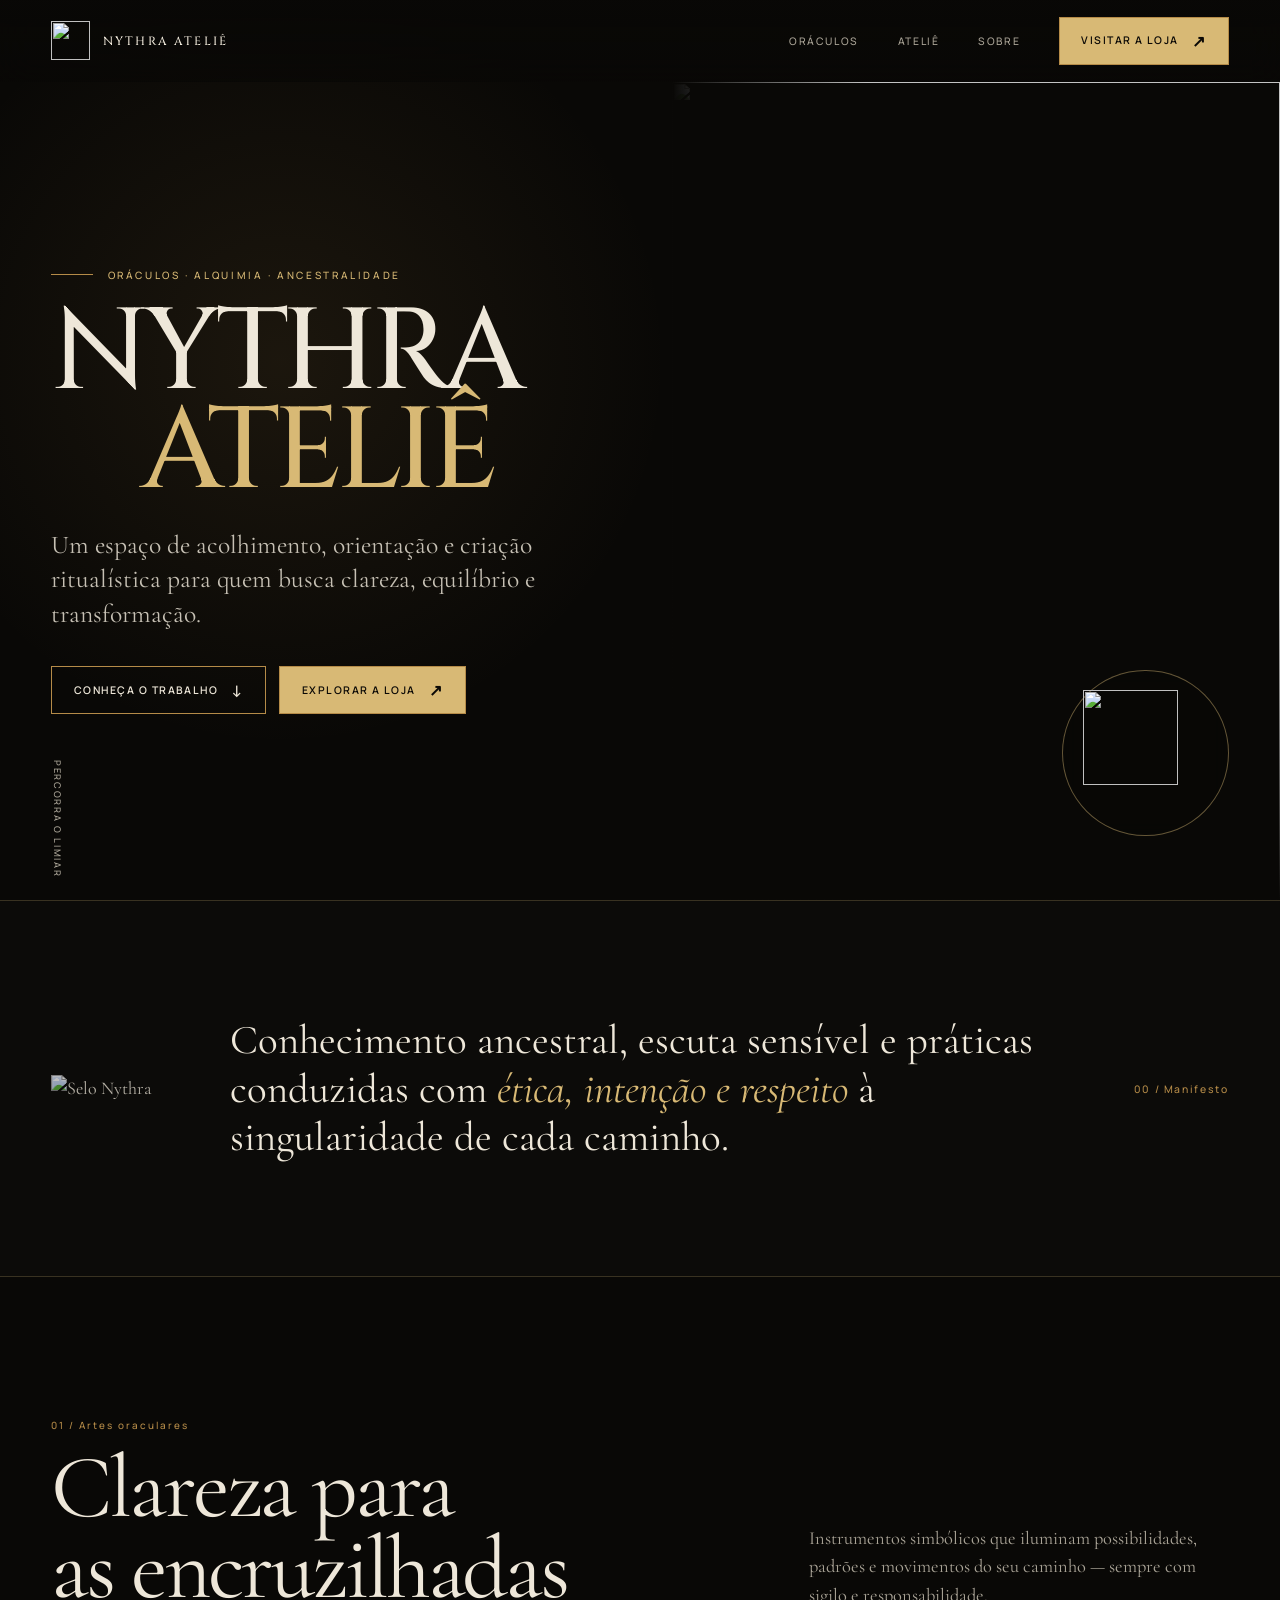
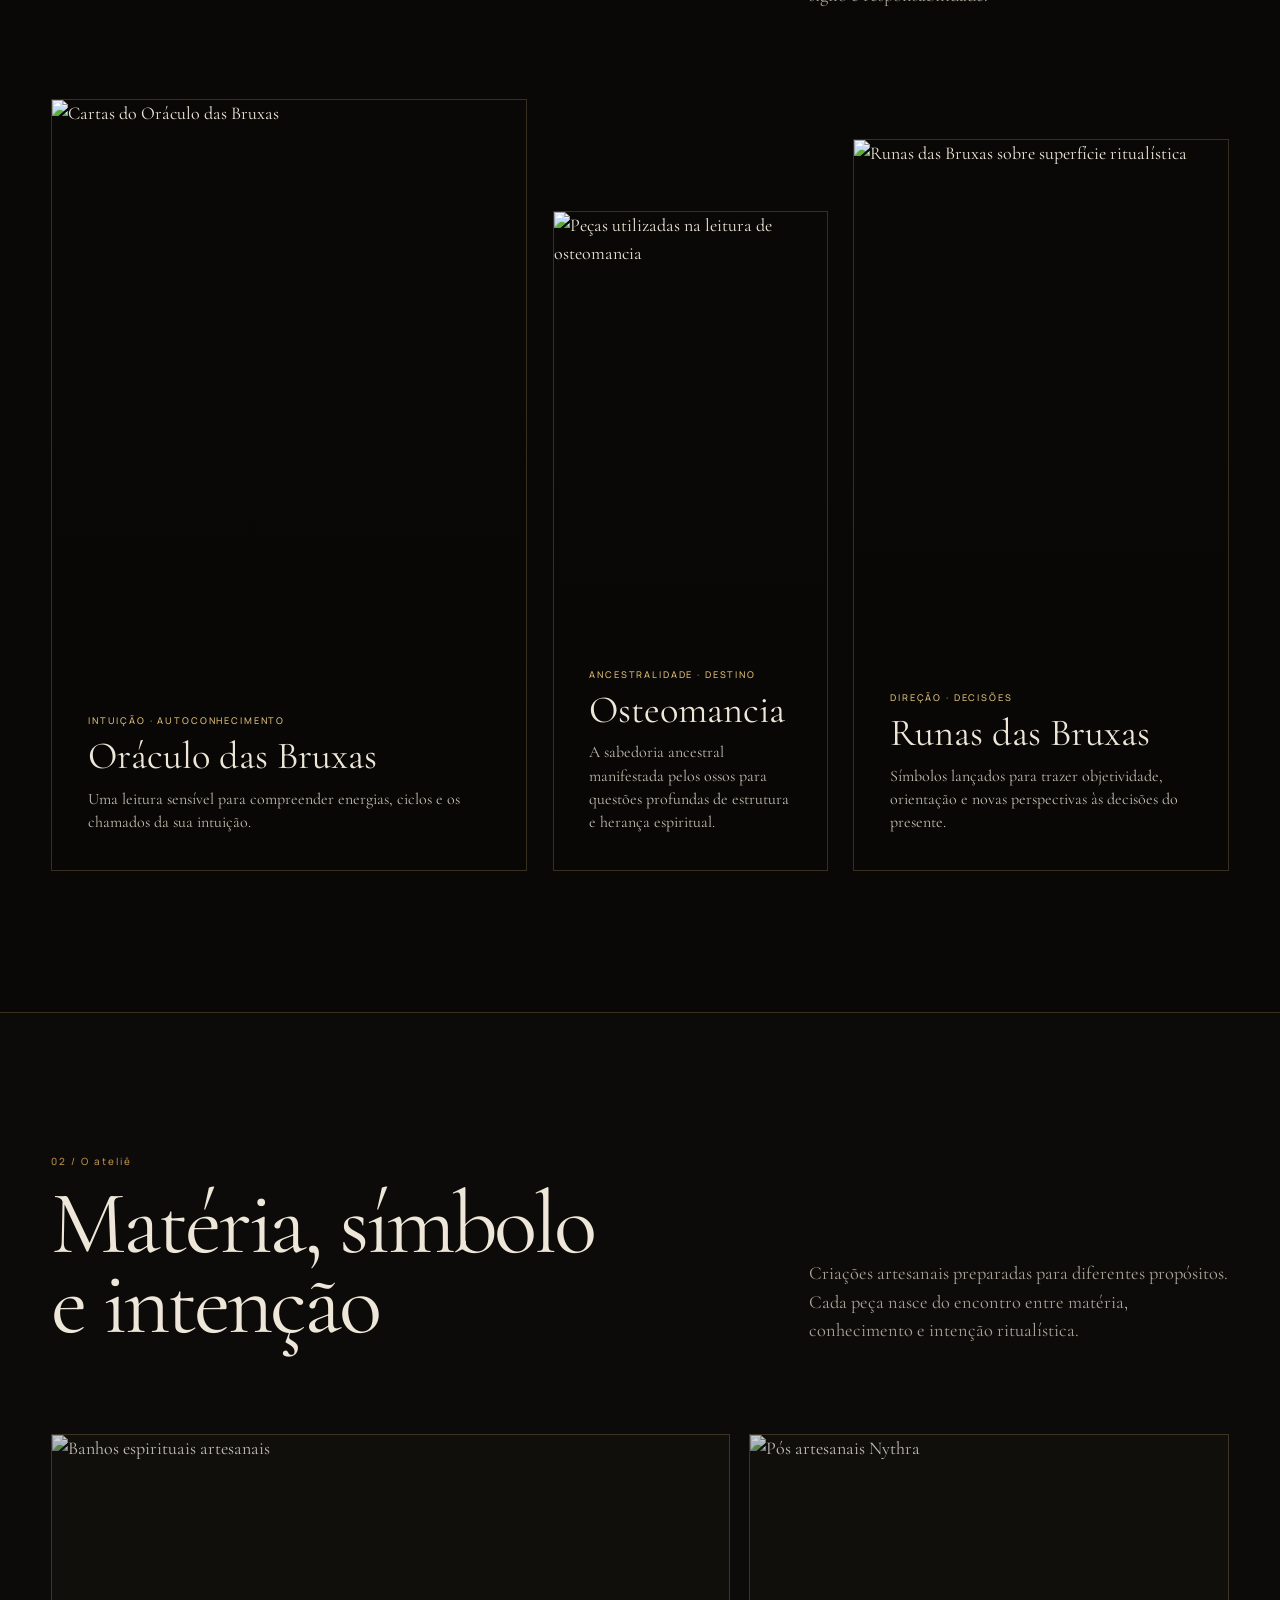
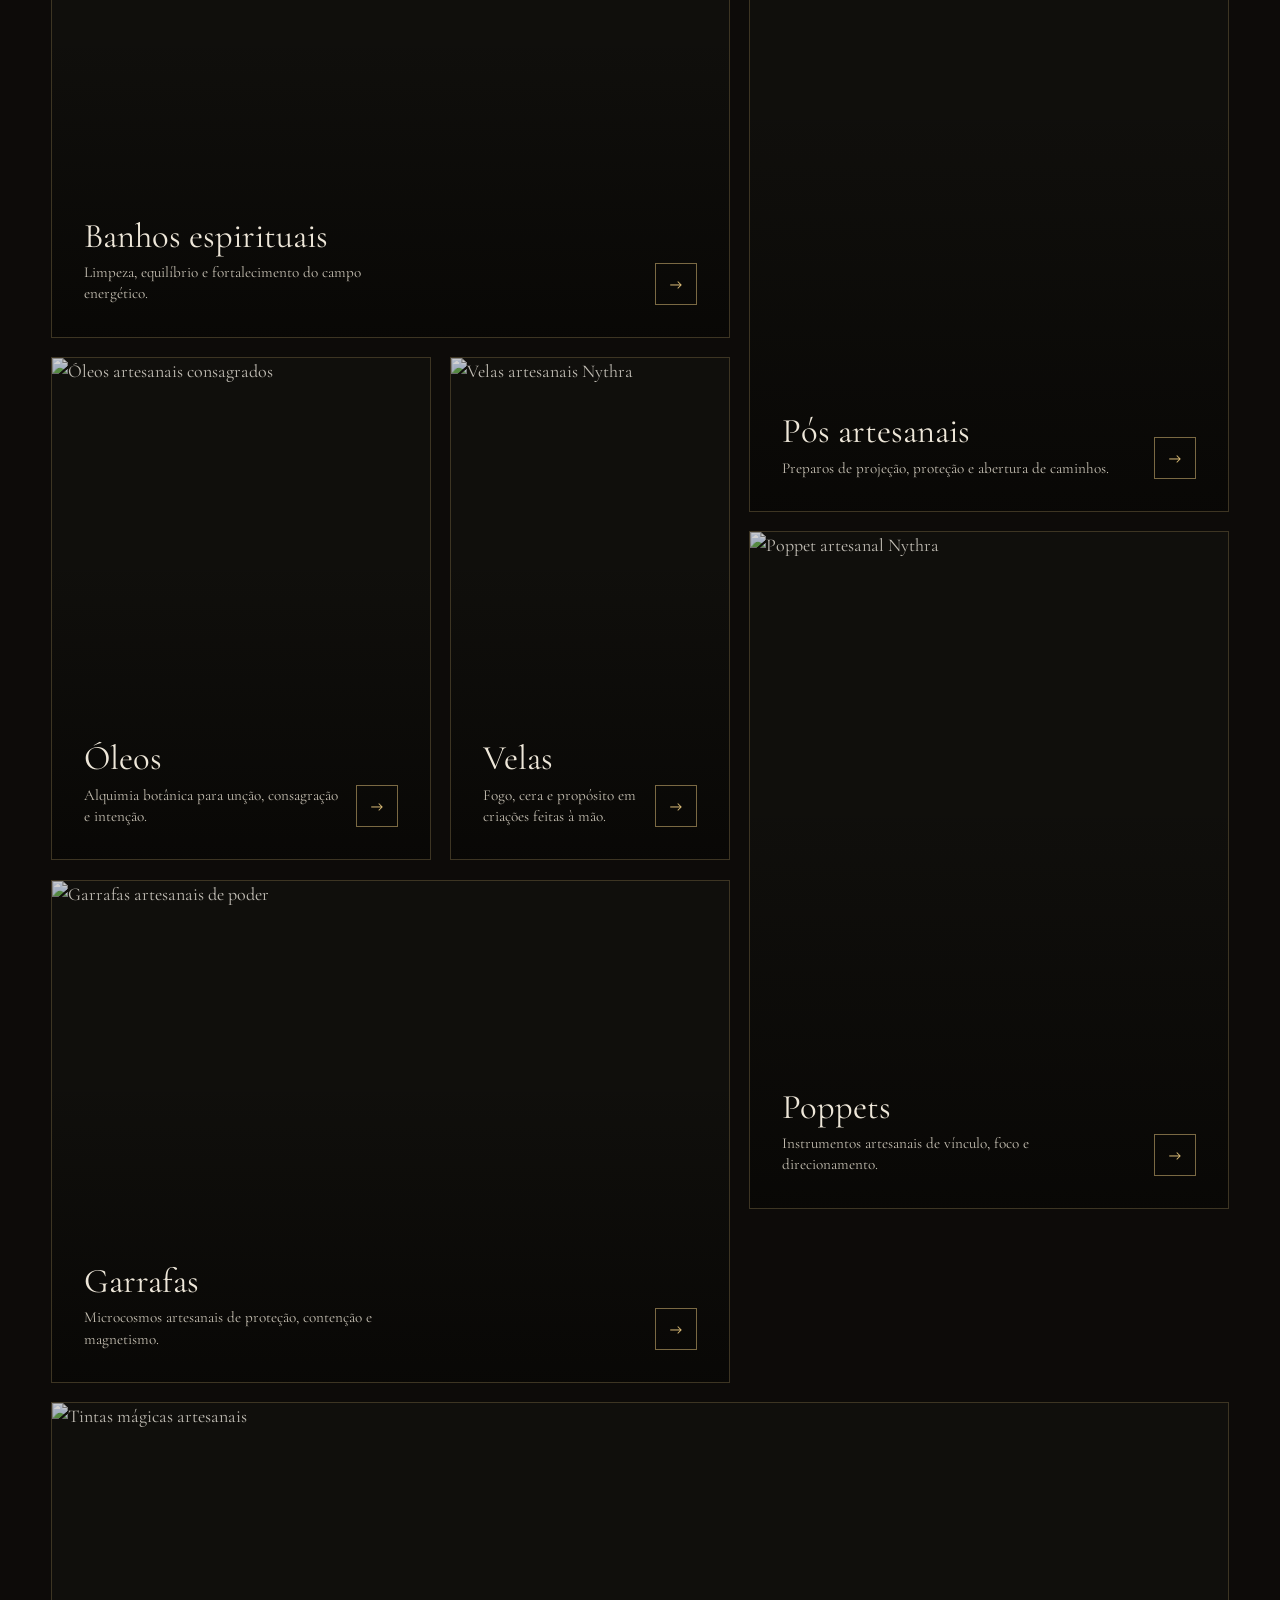
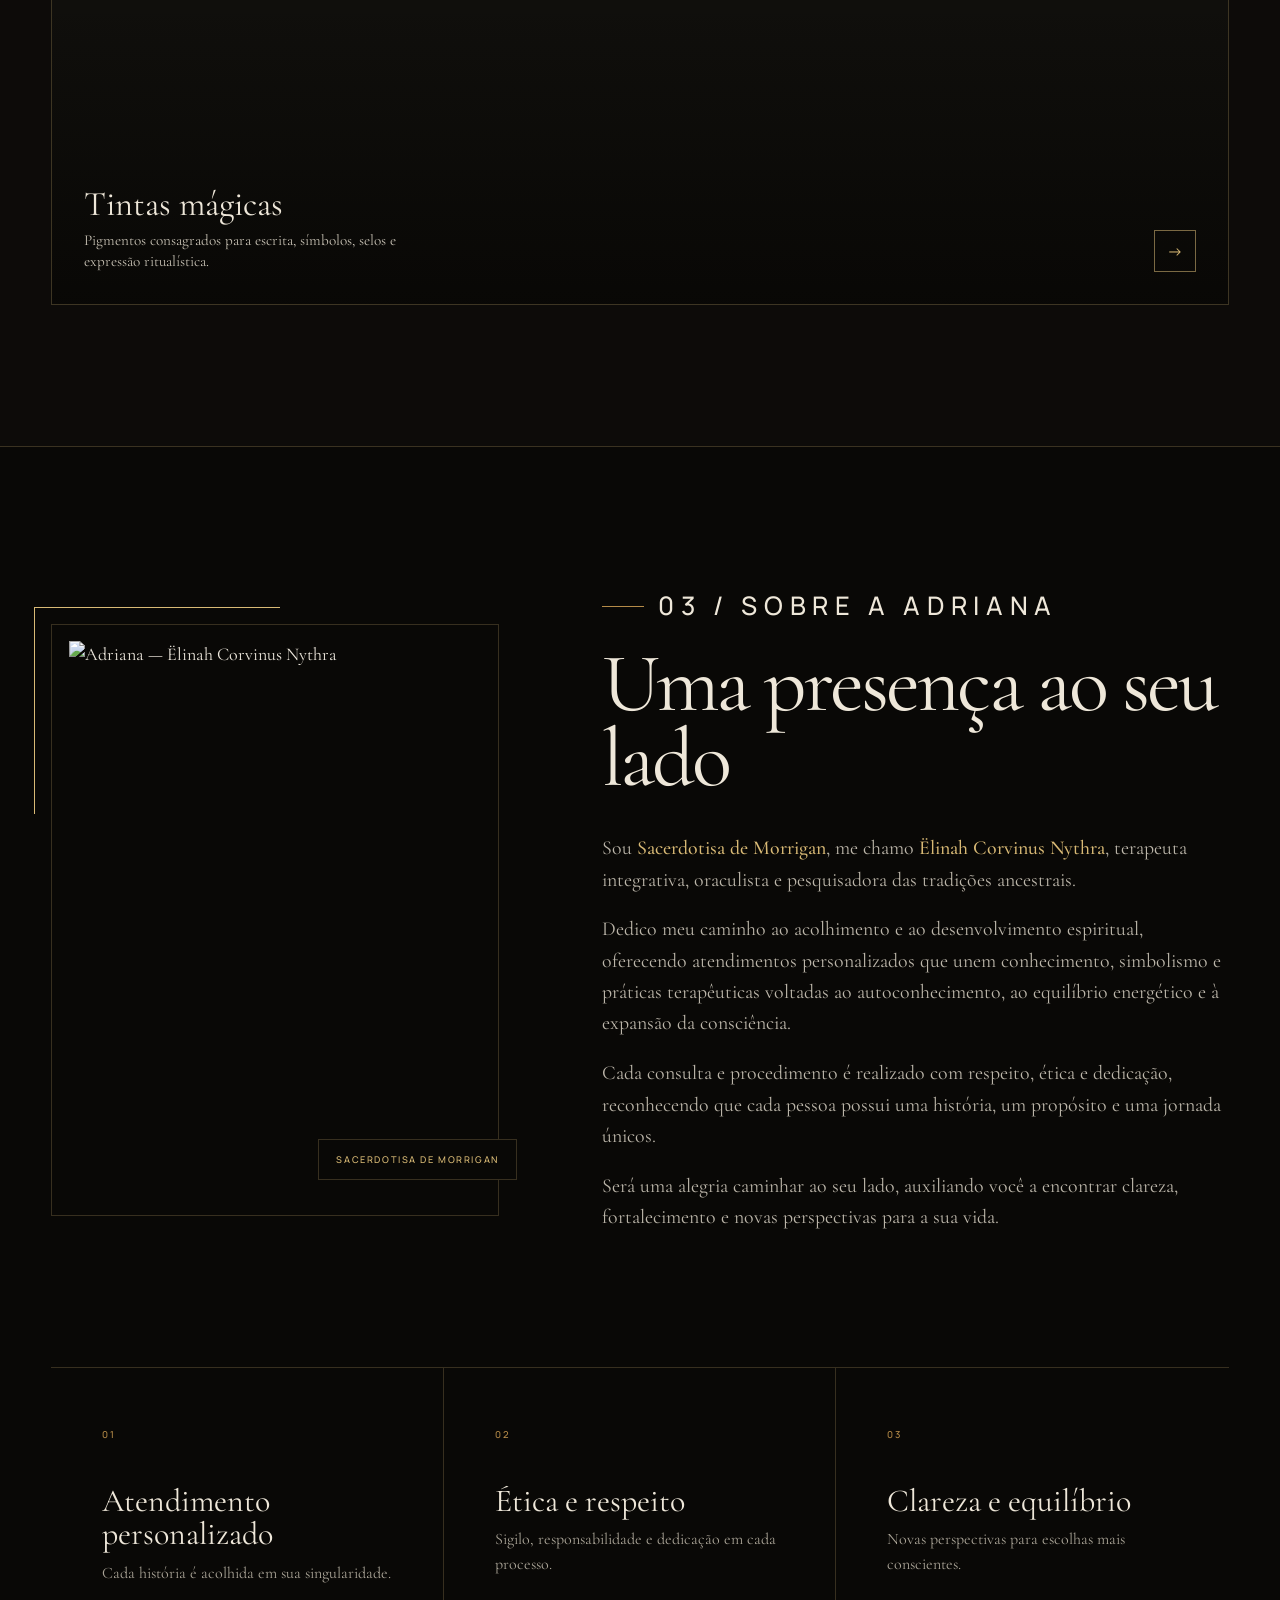
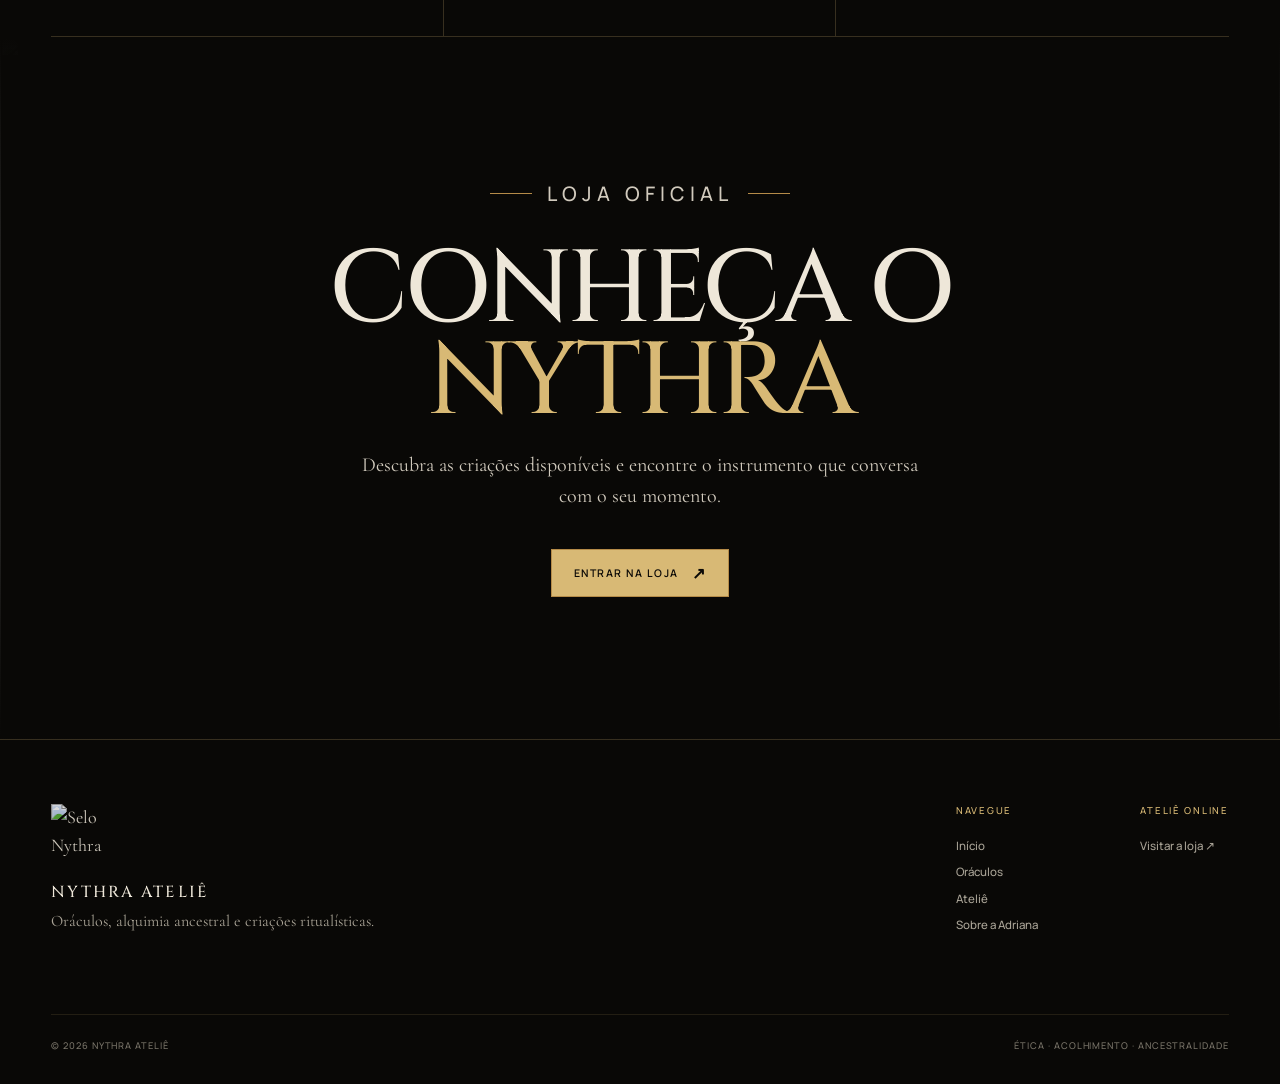
==== commit 306ea9c5: "Add files via upload" ====
--- a/index.html
+++ b/index.html
@@ -1,405 +1,674 @@
-<!DOCTYPE html>
+<!doctype html>
 <html lang="pt-BR">
 <head>
-    <meta charset="UTF-8">
-    <meta name="viewport" content="width=device-width, initial-scale=1.0">
-    <title>Nythra Ateliê | Sob a Luz de Hécate e a Força de Morrigan</title>
-    <!-- FAVICON COM A TUA LOGO -->
-    <link rel="icon" type="image/png" href="https://i.ibb.co/DHYthgDk/Design-sem-nome.png">
-    
-    <script src="https://cdn.tailwindcss.com"></script>
-    <link href="https://fonts.googleapis.com/css2?family=Cinzel+Decorative:wght@400;700;900&family=Cormorant+Garamond:ital,wght@0,300;0,400;0,600;1,400&display=swap" rel="stylesheet">
-    <style>
-        :root {
-            --gold-primary: #D4AF37;
-            --gold-light: #F9E498;
-            --gold-dark: #996515;
-            --bg-black: #030303;
-        }
-
-        body {
-            background-color: var(--bg-black);
-            color: #d4d4d4;
-            font-family: 'Cormorant Garamond', serif;
-            scroll-behavior: smooth;
-            overflow-x: hidden;
-            width: 100%;
-        }
-
-        h1, h2, h3, .nav-item {
-            font-family: 'Cinzel Decorative', cursive;
-        }
-
-        .gold-text {
-            background: linear-gradient(to right, #BF953F, #FCF6BA, #B38728, #FBF5B7, #AA771C);
-            -webkit-background-clip: text;
-            -webkit-text-fill-color: transparent;
-            background-size: 200% auto;
-            animation: shine 8s linear infinite;
-        }
-
-        @keyframes shine {
-            to { background-position: 200% center; }
-        }
-
-        .logo-display {
-            mix-blend-mode: lighten;
-            filter: contrast(1.1) brightness(1.1);
-        }
-
-        .float { animation: float-anim 6s ease-in-out infinite; }
-        @keyframes float-anim {
-            0%, 100% { transform: translateY(0); }
-            50% { transform: translateY(-15px); }
-        }
-
-        /* Efeito de brilho sutil para a logo principal */
-        .glow-soft { 
-            filter: drop-shadow(0 0 15px rgba(212, 175, 55, 0.2));
-            opacity: 0.95;
-            transition: opacity 0.5s ease;
-        }
-        .glow-soft:hover { opacity: 1; }
-
-        .rotate-center {
-            transform-origin: center;
-            animation: rotate-anim 35s linear infinite;
-        }
-        @keyframes rotate-anim {
-            from { transform: rotate(0deg); }
-            to { transform: rotate(360deg); }
-        }
-
-        .section-container {
-            padding: 80px 20px;
-            max-width: 1100px;
-            margin: 0 auto;
-            position: relative;
-        }
-        @media (min-width: 768px) {
-            .section-container { padding: 140px 20px; }
-        }
-
-        .altar-card {
-            background: linear-gradient(180deg, rgba(10,10,10,0.8) 0%, rgba(3,3,3,1) 100%);
-            border: 1px solid rgba(212, 175, 55, 0.08);
-            padding: 40px 25px;
-            position: relative;
-            transition: all 0.6s cubic-bezier(0.23, 1, 0.32, 1);
-            display: block; 
-        }
-        @media (min-width: 768px) {
-            .altar-card { padding: 70px 45px; }
-        }
-
-        .altar-card:hover {
-            border-color: var(--gold-primary);
-            box-shadow: 0 0 60px rgba(212, 175, 55, 0.05);
-            transform: translateY(-8px);
-        }
-
-        .quote-block {
-            font-style: italic;
-            font-size: 1.2rem;
-            color: var(--gold-light);
-            text-align: center;
-            padding: 100px 20px;
-            letter-spacing: 0.05em;
-            position: relative;
-            line-height: 1.4;
-        }
-        @media (min-width: 768px) {
-            .quote-block { font-size: 1.7rem; padding: 150px 20px; }
-        }
-
-        .quote-block::before, .quote-block::after {
-            content: "";
-            position: absolute;
-            left: 50%;
-            transform: translateX(-50%);
-            width: 1px;
-            height: 60px;
-            background: linear-gradient(to bottom, transparent, var(--gold-primary));
-        }
-        @media (min-width: 768px) {
-            .quote-block::before, .quote-block::after { height: 80px; }
-        }
-        .quote-block::before { top: 0; }
-        .quote-block::after { bottom: 0; background: linear-gradient(to top, transparent, var(--gold-primary)); }
-
-        .noise {
-            position: fixed;
-            top: 0; left: 0; width: 100%; height: 100%;
-            background: url('https://grainy-gradients.vercel.app/noise.svg');
-            opacity: 0.04;
-            pointer-events: none;
-            z-index: 9999;
-        }
-
-        .divider-svg {
-            width: 100%;
-            max-width: 450px;
-            margin: 30px auto;
-            display: block;
-            opacity: 0.3;
-            color: var(--gold-primary);
-        }
-    </style>
+  <meta charset="utf-8">
+  <meta name="viewport" content="width=device-width, initial-scale=1">
+  <meta name="theme-color" content="#090806">
+  <meta name="description" content="Nythra Ateliê — oráculos, alquimia ancestral e criações ritualísticas por Ëlinah Corvinus Nythra.">
+  <title>Nythra Ateliê — Oráculos & Alquimia Ancestral</title>
+  <link rel="icon" href="assets/selo-nythra.png" type="image/png">
+  <link rel="preconnect" href="https://fonts.googleapis.com">
+  <link rel="preconnect" href="https://fonts.gstatic.com" crossorigin>
+  <link href="https://fonts.googleapis.com/css2?family=Cinzel:wght@500;600&family=Cormorant+Garamond:ital,wght@0,400;0,500;0,600;1,400&family=Manrope:wght@400;500;600&display=swap" rel="stylesheet">
+  <script>document.documentElement.classList.add('js');</script>
+  <style>
+    :root {
+      --bg: #090806;
+      --surface: #100f0c;
+      --surface-2: #17140f;
+      --ivory: #eee7d9;
+      --muted: #aaa497;
+      --bronze: #b58b48;
+      --gold: #d8b975;
+      --wine: #3a161d;
+      --line: rgba(216, 185, 117, .22);
+      --pad: clamp(1.25rem, 4vw, 4rem);
+      --sans: "Manrope", sans-serif;
+      --serif: "Cormorant Garamond", serif;
+      --display: "Cinzel", serif;
+    }
+
+    * { box-sizing: border-box; }
+    html { scroll-behavior: smooth; }
+    body {
+      margin: 0;
+      min-width: 280px;
+      background: var(--bg);
+      color: var(--ivory);
+      font-family: var(--serif);
+      font-size: 18px;
+      line-height: 1.55;
+      overflow-x: hidden;
+    }
+    body.menu-open { overflow: hidden; }
+    a { color: inherit; text-decoration: none; }
+    img { display: block; max-width: 100%; }
+    button { color: inherit; }
+    ::selection { background: var(--bronze); color: var(--bg); }
+
+    .skip-link {
+      position: fixed;
+      top: 1rem;
+      left: 1rem;
+      z-index: 1000;
+      transform: translateY(-150%);
+      padding: .7rem 1rem;
+      background: var(--ivory);
+      color: var(--bg);
+      font: 600 .72rem var(--sans);
+    }
+    .skip-link:focus { transform: none; }
+
+    .site-header {
+      position: fixed;
+      inset: 0 0 auto;
+      z-index: 100;
+      height: 82px;
+      padding-inline: var(--pad);
+      display: flex;
+      align-items: center;
+      justify-content: space-between;
+      background: linear-gradient(to bottom, rgba(9,8,6,.96), rgba(9,8,6,.72));
+      border-bottom: 1px solid transparent;
+      backdrop-filter: blur(18px);
+      transition: height .35s ease, border-color .35s ease;
+    }
+    .site-header.scrolled { height: 68px; border-color: var(--line); }
+    .brand { display: inline-flex; align-items: center; gap: .8rem; min-width: max-content; }
+    .brand img { width: 39px; height: 39px; object-fit: contain; }
+    .brand span { font: 500 .75rem var(--display); letter-spacing: .18em; text-transform: uppercase; }
+    .desktop-nav { display: flex; align-items: center; gap: clamp(1.25rem, 3vw, 3rem); }
+    .desktop-nav > a:not(.button) {
+      position: relative;
+      font: 500 .65rem var(--sans);
+      letter-spacing: .16em;
+      text-transform: uppercase;
+      color: var(--muted);
+    }
+    .desktop-nav > a:not(.button)::after {
+      content: "";
+      position: absolute;
+      left: 0;
+      right: 100%;
+      bottom: -.4rem;
+      height: 1px;
+      background: var(--gold);
+      transition: right .3s ease;
+    }
+    .desktop-nav > a:hover { color: var(--ivory); }
+    .desktop-nav > a:hover::after { right: 0; }
+
+    .button {
+      display: inline-flex;
+      align-items: center;
+      justify-content: center;
+      gap: .8rem;
+      min-height: 48px;
+      padding: .85rem 1.35rem;
+      border: 1px solid var(--bronze);
+      font: 600 .66rem var(--sans);
+      letter-spacing: .14em;
+      line-height: 1;
+      text-transform: uppercase;
+      transition: color .3s ease, background .3s ease, border-color .3s ease;
+    }
+    .button:hover { color: var(--bg); background: var(--gold); border-color: var(--gold); }
+    .button.filled { color: #0b0906; background: var(--gold); }
+    .button.filled:hover { color: var(--ivory); background: var(--wine); border-color: #6a2a34; }
+    .button .arrow { font-size: 1rem; transition: transform .3s ease; }
+    .button:hover .arrow { transform: translate(3px, -3px); }
+
+    .menu-toggle {
+      display: none;
+      width: 44px;
+      height: 44px;
+      border: 1px solid var(--line);
+      background: transparent;
+      cursor: pointer;
+    }
+    .menu-toggle span,
+    .menu-toggle::before,
+    .menu-toggle::after {
+      content: "";
+      display: block;
+      width: 18px;
+      height: 1px;
+      margin: 5px auto;
+      background: var(--ivory);
+      transition: transform .3s ease, opacity .3s ease;
+    }
+    .menu-open .menu-toggle span { opacity: 0; }
+    .menu-open .menu-toggle::before { transform: translateY(6px) rotate(45deg); }
+    .menu-open .menu-toggle::after { transform: translateY(-6px) rotate(-45deg); }
+    .mobile-nav { display: none; }
+
+    .hero {
+      min-height: 100svh;
+      display: grid;
+      grid-template-columns: minmax(0, 1.05fr) minmax(370px, .95fr);
+      position: relative;
+      padding-top: 82px;
+      background:
+        radial-gradient(circle at 22% 40%, rgba(181,139,72,.11), transparent 34%),
+        var(--bg);
+    }
+    .hero-copy {
+      position: relative;
+      z-index: 2;
+      display: flex;
+      flex-direction: column;
+      justify-content: center;
+      padding: clamp(4rem, 10vh, 8rem) var(--pad);
+    }
+    .eyebrow {
+      display: flex;
+      align-items: center;
+      gap: .9rem;
+      margin: 0 0 1.4rem;
+      color: var(--gold);
+      font: 500 .63rem var(--sans);
+      letter-spacing: .26em;
+      text-transform: uppercase;
+    }
+    .eyebrow::before { content: ""; width: 42px; height: 1px; background: var(--bronze); }
+    h1, h2, h3, p { margin-top: 0; }
+    .hero h1 {
+      max-width: 780px;
+      margin-bottom: 1.6rem;
+      font: 500 clamp(4rem, 9vw, 9.2rem)/.86 var(--display);
+      letter-spacing: -.055em;
+      text-transform: uppercase;
+    }
+    .hero h1 span { display: block; margin-left: clamp(0rem, 7vw, 6rem); color: var(--gold); }
+    .hero-lede {
+      max-width: 580px;
+      margin-bottom: 2.2rem;
+      color: #c6c0b4;
+      font-size: clamp(1.25rem, 2vw, 1.65rem);
+      line-height: 1.35;
+    }
+    .hero-actions { display: flex; flex-wrap: wrap; gap: .8rem; }
+    .hero-aside { position: relative; min-height: 640px; overflow: hidden; }
+    .hero-aside::after {
+      content: "";
+      position: absolute;
+      inset: 0;
+      background: linear-gradient(90deg, var(--bg) 0%, transparent 32%), linear-gradient(0deg, var(--bg), transparent 38%);
+    }
+    .hero-aside img { width: 100%; height: 100%; object-fit: cover; object-position: 50% 16%; filter: saturate(.7) contrast(1.05); }
+    .hero-seal {
+      position: absolute;
+      z-index: 3;
+      right: clamp(1.25rem, 4vw, 4rem);
+      bottom: clamp(2rem, 5vw, 5rem);
+      width: clamp(100px, 13vw, 168px);
+      aspect-ratio: 1;
+      display: grid;
+      place-items: center;
+      border: 1px solid rgba(216,185,117,.45);
+      border-radius: 50%;
+      background: rgba(9,8,6,.55);
+      backdrop-filter: blur(8px);
+    }
+    .hero-seal img { width: 76%; height: 76%; object-fit: contain; filter: none; }
+    .scroll-note {
+      position: absolute;
+      z-index: 4;
+      left: var(--pad);
+      bottom: 1.4rem;
+      font: 500 .58rem var(--sans);
+      letter-spacing: .18em;
+      color: var(--muted);
+      text-transform: uppercase;
+      writing-mode: vertical-rl;
+    }
+
+    .manifesto {
+      display: grid;
+      grid-template-columns: auto minmax(0, 1fr) auto;
+      align-items: center;
+      gap: clamp(1.5rem, 5vw, 5rem);
+      padding: clamp(4rem, 9vw, 8rem) var(--pad);
+      border-block: 1px solid var(--line);
+      background: #0c0b09;
+    }
+    .manifesto img { width: clamp(70px, 9vw, 120px); opacity: .74; }
+    .manifesto blockquote { max-width: 920px; margin: 0; font-size: clamp(1.7rem, 3.2vw, 3.25rem); line-height: 1.18; }
+    .manifesto blockquote em { color: var(--gold); font-weight: 400; }
+    .manifesto-index { color: var(--bronze); font: 500 .65rem var(--sans); letter-spacing: .16em; }
+
+    .section { padding: clamp(6rem, 11vw, 10rem) var(--pad); }
+    .section-head {
+      display: grid;
+      grid-template-columns: minmax(0, 1fr) minmax(260px, 420px);
+      align-items: end;
+      gap: 2rem;
+      margin-bottom: clamp(3rem, 7vw, 6rem);
+    }
+    .section-number { display: block; margin-bottom: 1rem; color: var(--bronze); font: 500 .62rem var(--sans); letter-spacing: .2em; }
+    .section h2 { margin-bottom: 0; font-size: clamp(3rem, 7vw, 7.2rem); font-weight: 400; line-height: .9; letter-spacing: -.035em; }
+    .section-head p { margin: 0; color: var(--muted); font-size: 1.15rem; }
+
+    .oracle-grid { display: grid; grid-template-columns: repeat(12, 1fr); gap: clamp(1rem, 2vw, 1.6rem); }
+    .oracle-card { position: relative; min-height: 660px; overflow: hidden; border: 1px solid var(--line); }
+    .oracle-card:nth-child(1) { grid-column: span 5; }
+    .oracle-card:nth-child(2) { grid-column: span 3; margin-top: 7rem; }
+    .oracle-card:nth-child(3) { grid-column: span 4; margin-top: 2.5rem; }
+    .oracle-card img { width: 100%; height: 100%; object-fit: cover; transition: transform .8s cubic-bezier(.2,.7,.2,1), filter .8s; }
+    .oracle-card:nth-child(1) img { object-position: 50% 35%; }
+    .oracle-card:nth-child(2) img { object-position: 50% 40%; }
+    .oracle-card:nth-child(3) img { object-position: 50% 50%; }
+    .oracle-card::after { content: ""; position: absolute; inset: 0; background: linear-gradient(0deg, rgba(8,7,5,.96), transparent 65%); }
+    .oracle-card:hover img { transform: scale(1.035); filter: saturate(1.08); }
+    .oracle-copy { position: absolute; z-index: 2; inset: auto 0 0; padding: clamp(1.4rem, 2.8vw, 2.5rem); }
+    .oracle-copy span { display: block; color: var(--gold); font: 500 .58rem var(--sans); letter-spacing: .2em; text-transform: uppercase; }
+    .oracle-copy h3 { margin: .65rem 0 .75rem; font-size: clamp(1.8rem, 3vw, 2.8rem); font-weight: 400; line-height: 1; }
+    .oracle-copy p { margin: 0; color: #c3bcaf; font-size: 1rem; line-height: 1.45; }
+
+    .atelier { background: #0d0b09; border-block: 1px solid var(--line); }
+    .collection-grid { display: grid; grid-template-columns: repeat(12, 1fr); grid-auto-rows: 155px; gap: clamp(.8rem, 1.5vw, 1.25rem); }
+    .collection-card { position: relative; overflow: hidden; border: 1px solid var(--line); background: var(--surface); }
+    .collection-card:nth-child(1) { grid-column: span 7; grid-row: span 3; }
+    .collection-card:nth-child(2) { grid-column: span 5; grid-row: span 4; }
+    .collection-card:nth-child(3) { grid-column: span 4; grid-row: span 3; }
+    .collection-card:nth-child(4) { grid-column: span 3; grid-row: span 3; }
+    .collection-card:nth-child(5) { grid-column: span 5; grid-row: span 4; }
+    .collection-card:nth-child(6) { grid-column: span 7; grid-row: span 3; }
+    .collection-card:nth-child(7) { grid-column: span 12; grid-row: span 3; }
+    .collection-card img { width: 100%; height: 100%; object-fit: cover; filter: saturate(.74) brightness(.82); transition: transform .8s cubic-bezier(.2,.7,.2,1), filter .8s; }
+    .collection-card:nth-child(2) img { object-position: 50% 58%; }
+    .collection-card:nth-child(3) img { object-position: 50% 48%; }
+    .collection-card:nth-child(5) img { object-position: 50% 40%; }
+    .collection-card:nth-child(6) img { object-position: 50% 45%; }
+    .collection-card:nth-child(7) img { object-position: 50% 54%; }
+    .collection-card::after { content: ""; position: absolute; inset: 0; background: linear-gradient(0deg, rgba(8,7,5,.92), transparent 60%); }
+    .collection-card:hover img { transform: scale(1.035); filter: saturate(1) brightness(.9); }
+    .collection-copy { position: absolute; z-index: 2; inset: auto 0 0; display: flex; align-items: end; justify-content: space-between; gap: 1rem; padding: clamp(1.25rem, 2.5vw, 2rem); }
+    .collection-copy h3 { margin: 0; font-size: clamp(1.7rem, 2.7vw, 2.8rem); font-weight: 400; line-height: 1; }
+    .collection-copy p { max-width: 340px; margin: .55rem 0 0; color: #c5bfb2; font-size: .95rem; line-height: 1.4; }
+    .collection-copy .arrow { flex: 0 0 42px; width: 42px; height: 42px; display: grid; place-items: center; border: 1px solid rgba(216,185,117,.55); color: var(--gold); font: 400 1rem var(--sans); transition: background .3s, color .3s; }
+    .collection-card:hover .collection-copy .arrow { background: var(--gold); color: var(--bg); }
+    .poppet-pair { position: relative; height: 100%; }
+    .poppet-pair img { position: absolute; inset: 0; }
+    .poppet-pair img:last-child { clip-path: polygon(65% 0, 100% 0, 100% 100%, 48% 100%); }
+
+    .about { padding-bottom: 0; }
+    .about-grid { display: grid; grid-template-columns: 5fr 7fr; gap: clamp(2rem, 8vw, 8rem); align-items: center; }
+    .portrait-frame { position: relative; padding: clamp(.7rem, 1.3vw, 1.1rem); border: 1px solid var(--line); }
+    .portrait-frame::before { content: ""; position: absolute; width: 55%; height: 35%; top: -18px; left: -18px; border-top: 1px solid var(--gold); border-left: 1px solid var(--gold); }
+    .portrait-frame img { width: 100%; aspect-ratio: 4 / 5.4; object-fit: cover; object-position: 50% 17%; filter: saturate(.78); }
+    .portrait-label { position: absolute; right: -1.2rem; bottom: 2.2rem; padding: .8rem 1.1rem; background: var(--bg); border: 1px solid var(--line); color: var(--gold); font: 500 .58rem var(--sans); letter-spacing: .17em; text-transform: uppercase; }
+    .about-copy .eyebrow { margin-bottom: 1.4rem; }
+    .about-copy h2 { max-width: 720px; margin-bottom: 2.3rem; font-size: clamp(3.2rem, 6.5vw, 7rem); }
+    .about-copy p { max-width: 720px; margin-bottom: 1.15rem; color: #bbb5a9; font-size: clamp(1.08rem, 1.55vw, 1.3rem); line-height: 1.58; }
+    .about-copy p:first-of-type { color: var(--ivory); font-size: clamp(1.25rem, 2vw, 1.7rem); line-height: 1.42; }
+    .about-copy strong { color: var(--gold); font-weight: 500; }
+
+    .values {
+      display: grid;
+      grid-template-columns: repeat(3, 1fr);
+      margin-top: clamp(5rem, 9vw, 9rem);
+      border-block: 1px solid var(--line);
+    }
+    .value { min-height: 225px; padding: clamp(1.8rem, 4vw, 3.5rem); border-right: 1px solid var(--line); }
+    .value:last-child { border-right: 0; }
+    .value span { color: var(--bronze); font: 500 .6rem var(--sans); letter-spacing: .18em; }
+    .value h3 { margin: 2.3rem 0 .6rem; font-size: clamp(1.65rem, 2.5vw, 2.4rem); font-weight: 400; line-height: 1.05; }
+    .value p { margin: 0; color: var(--muted); font-size: 1rem; }
+
+    .shop-cta {
+      position: relative;
+      min-height: 78vh;
+      display: grid;
+      place-items: center;
+      overflow: hidden;
+      text-align: center;
+    }
+    .shop-cta > img { position: absolute; inset: 0; width: 100%; height: 100%; object-fit: cover; object-position: 50% 48%; filter: saturate(.65) brightness(.42); }
+    .shop-cta::after { content: ""; position: absolute; inset: 0; background: radial-gradient(circle at center, transparent, rgba(9,8,6,.75)), linear-gradient(0deg, var(--bg), transparent 28%, transparent 72%, var(--bg)); }
+    .shop-inner { position: relative; z-index: 2; max-width: 900px; padding: 7rem var(--pad); }
+    .shop-inner .eyebrow { justify-content: center; }
+    .shop-inner .eyebrow::after { content: ""; width: 42px; height: 1px; background: var(--bronze); }
+    .shop-inner h2 { margin-bottom: 1.4rem; font: 500 clamp(3.4rem, 8vw, 8.5rem)/.9 var(--display); letter-spacing: -.04em; text-transform: uppercase; }
+    .shop-inner h2 span { color: var(--gold); }
+    .shop-inner p { max-width: 560px; margin: 0 auto 2.3rem; color: #d1cabd; font-size: 1.25rem; }
+
+    footer { padding: 4rem var(--pad) 2rem; border-top: 1px solid var(--line); }
+    .footer-main { display: grid; grid-template-columns: 1fr auto auto; gap: clamp(2rem, 8vw, 8rem); align-items: start; }
+    .footer-brand img { width: 72px; margin-bottom: 1.3rem; opacity: .85; }
+    .footer-brand h2 { margin-bottom: .4rem; font: 500 1rem var(--display); letter-spacing: .14em; text-transform: uppercase; }
+    .footer-brand p { color: var(--muted); font-size: 1rem; }
+    .footer-links { display: grid; gap: .7rem; }
+    .footer-links strong { margin-bottom: .6rem; color: var(--gold); font: 500 .6rem var(--sans); letter-spacing: .18em; text-transform: uppercase; }
+    .footer-links a { color: var(--muted); font: 500 .72rem var(--sans); }
+    .footer-links a:hover { color: var(--ivory); }
+    .footer-bottom { display: flex; justify-content: space-between; gap: 1rem; margin-top: 4rem; padding-top: 1.5rem; border-top: 1px solid rgba(216,185,117,.12); color: #777267; font: 500 .58rem var(--sans); letter-spacing: .1em; text-transform: uppercase; }
+
+    .js .reveal { opacity: 0; transform: translateY(28px); transition: opacity .9s ease, transform .9s cubic-bezier(.2,.7,.2,1); }
+    .js .reveal.visible { opacity: 1; transform: none; }
+
+    @media (max-width: 1024px) {
+      .hero { grid-template-columns: 1fr .8fr; }
+      .hero h1 { font-size: clamp(4rem, 10vw, 7rem); }
+      .oracle-card { min-height: 550px; }
+      .collection-grid { grid-auto-rows: 130px; }
+      .about-grid { grid-template-columns: 1fr 1.25fr; gap: 3.5rem; }
+    }
+
+    @media (max-width: 780px) {
+      .site-header { height: 70px; padding-left: max(var(--pad), env(safe-area-inset-left)); padding-right: max(var(--pad), env(safe-area-inset-right)); }
+      .desktop-nav { display: none; }
+      .menu-toggle { display: block; }
+      .mobile-nav {
+        position: fixed;
+        z-index: 90;
+        inset: 0;
+        display: flex;
+        flex-direction: column;
+        justify-content: center;
+        align-items: center;
+        gap: 1.2rem;
+        padding: calc(6rem + env(safe-area-inset-top)) var(--pad) calc(3rem + env(safe-area-inset-bottom));
+        background: rgba(9,8,6,.985);
+        opacity: 0;
+        visibility: hidden;
+        transform: translateY(-1rem);
+        transition: opacity .35s ease, visibility .35s ease, transform .35s ease;
+      }
+      .menu-open .mobile-nav { opacity: 1; visibility: visible; transform: none; }
+      .mobile-nav a:not(.button) { font-size: clamp(2rem, 10vw, 4rem); line-height: 1; }
+      .mobile-nav .button { margin-top: 1.2rem; }
+
+      .hero { display: block; min-height: auto; padding-top: 70px; }
+      .hero-copy { min-height: 68svh; padding-top: 6rem; padding-bottom: 4rem; }
+      .hero h1 { font-size: clamp(3.8rem, 18vw, 6.4rem); }
+      .hero h1 span { margin-left: 8vw; }
+      .hero-aside { min-height: 70svh; }
+      .hero-aside::after { background: linear-gradient(0deg, var(--bg) 0%, transparent 34%, transparent 75%, var(--bg) 100%); }
+      .scroll-note { display: none; }
+
+      .manifesto { grid-template-columns: auto 1fr; }
+      .manifesto blockquote { grid-column: 1 / -1; grid-row: 2; }
+      .manifesto-index { justify-self: end; }
+      .section-head { grid-template-columns: 1fr; }
+      .section-head p { max-width: 560px; }
+      .oracle-grid { grid-template-columns: 1fr; gap: 1rem; }
+      .oracle-card:nth-child(n) { grid-column: auto; margin-top: 0; min-height: 72svh; }
+
+      .collection-grid { grid-template-columns: 1fr 1fr; grid-auto-rows: 250px; }
+      .collection-card:nth-child(n) { grid-column: auto; grid-row: span 2; }
+      .collection-card:nth-child(1), .collection-card:nth-child(7) { grid-column: 1 / -1; }
+      .collection-copy { display: block; }
+      .collection-copy .arrow { margin-top: 1rem; }
+
+      .about-grid { grid-template-columns: 1fr; }
+      .portrait-frame { max-width: 560px; margin-inline: auto; }
+      .values { grid-template-columns: 1fr; }
+      .value { min-height: auto; border-right: 0; border-bottom: 1px solid var(--line); }
+      .value:last-child { border-bottom: 0; }
+      .footer-main { grid-template-columns: 1fr 1fr; }
+      .footer-brand { grid-column: 1 / -1; }
+    }
+
+    @media (max-width: 520px) {
+      body { font-size: 17px; }
+      .brand span { font-size: .66rem; }
+      .hero-actions { display: grid; }
+      .hero-actions .button, .shop-inner .button { width: 100%; min-height: 52px; }
+      .manifesto img { width: 60px; }
+      .collection-grid { grid-template-columns: 1fr; grid-auto-rows: 480px; }
+      .collection-card:nth-child(n) { grid-column: auto; grid-row: auto; }
+      .collection-copy p { display: none; }
+      .portrait-label { right: -.5rem; }
+      .footer-main { grid-template-columns: 1fr; }
+      .footer-brand { grid-column: auto; }
+      .footer-bottom { display: block; }
+      .footer-bottom span { display: block; margin-top: .7rem; }
+    }
+
+    @media (max-width: 350px) {
+      .brand span { display: none; }
+      .hero h1 { font-size: 3.35rem; }
+      .eyebrow { letter-spacing: .16em; }
+      .collection-grid { grid-auto-rows: 420px; }
+    }
+
+    @media (prefers-reduced-motion: reduce) {
+      html { scroll-behavior: auto; }
+      *, *::before, *::after { animation-duration: .01ms !important; transition-duration: .01ms !important; }
+      .js .reveal { opacity: 1; transform: none; }
+    }
+  </style>
 </head>
-<body class="overflow-x-hidden">
-    <div class="noise"></div>
-
-    <!-- Navegação Superior -->
-    <nav class="fixed top-0 w-full z-50 bg-black/95 border-b border-gold-primary/10 backdrop-blur-md">
-        <div class="max-w-7xl mx-auto px-4 sm:px-8 h-20 flex justify-between items-center">
-            <a href="index.html" class="flex items-center group">
-                <div class="relative w-12 h-12 sm:w-16 sm:h-16 flex items-center justify-center">
-                    <img src="https://i.ibb.co/DHYthgDk/Design-sem-nome.png" 
-                         alt="Nythra Logo" 
-                         class="w-full h-full object-contain logo-display">
-                </div>
-                <span class="ml-2 sm:ml-4 text-sm sm:text-xl font-bold gold-text tracking-widest uppercase">Nythra</span>
-            </a>
-            
-            <div class="hidden lg:flex items-center space-x-12 text-[10px] uppercase tracking-[0.3em] font-light">
-                <a href="oraculos.html" class="hover:text-gold-light transition-colors nav-item">Oráculos</a>
-                <a href="#rituais" class="hover:text-gold-light transition-colors nav-item">Rituais</a>
-                <a href="#alquimia" class="hover:text-gold-light transition-colors nav-item">Alquimia</a>
-                <a href="https://wa.me/SEU_NUMERO_AQUI" class="px-6 py-2 border border-gold-primary text-gold-primary hover:bg-gold-primary hover:text-black transition-all">Consulta</a>
-            </div>
-            
-            <div class="lg:hidden">
-                <a href="https://wa.me/SEU_NUMERO_AQUI" class="text-[10px] border border-gold-primary px-3 py-1 text-gold-primary uppercase tracking-widest">Contato</a>
-            </div>
+<body>
+  <a class="skip-link" href="#conteudo">Ir para o conteúdo</a>
+
+  <header class="site-header" aria-label="Navegação principal">
+    <a class="brand" href="#inicio" aria-label="Nythra Ateliê — início">
+      <img src="assets/selo-nythra.png" alt="">
+      <span>Nythra Ateliê</span>
+    </a>
+
+    <nav class="desktop-nav" aria-label="Menu principal">
+      <a href="#oraculos">Oráculos</a>
+      <a href="#atelie">Ateliê</a>
+      <a href="#sobre">Sobre</a>
+      <a class="button filled" href="https://trioditis.shop/?shop=nythra-ateli" target="_blank" rel="noopener">Visitar a loja <span class="arrow" aria-hidden="true">↗</span></a>
+    </nav>
+
+    <button class="menu-toggle" type="button" aria-label="Abrir menu" aria-expanded="false" aria-controls="menu-mobile"><span></span></button>
+  </header>
+
+  <nav class="mobile-nav" id="menu-mobile" aria-label="Menu para celular">
+    <a href="#inicio">Início</a>
+    <a href="#oraculos">Oráculos</a>
+    <a href="#atelie">Ateliê</a>
+    <a href="#sobre">Sobre</a>
+    <a class="button filled" href="https://trioditis.shop/?shop=nythra-ateli" target="_blank" rel="noopener">Visitar a loja <span class="arrow" aria-hidden="true">↗</span></a>
+  </nav>
+
+  <main id="conteudo">
+    <section class="hero" id="inicio">
+      <div class="hero-copy">
+        <p class="eyebrow">Oráculos · Alquimia · Ancestralidade</p>
+        <h1>Nythra <span>Ateliê</span></h1>
+        <p class="hero-lede">Um espaço de acolhimento, orientação e criação ritualística para quem busca clareza, equilíbrio e transformação.</p>
+        <div class="hero-actions">
+          <a class="button" href="#oraculos">Conheça o trabalho <span class="arrow" aria-hidden="true">↓</span></a>
+          <a class="button filled" href="https://trioditis.shop/?shop=nythra-ateli" target="_blank" rel="noopener">Explorar a loja <span class="arrow" aria-hidden="true">↗</span></a>
         </div>
-    </nav>
-
-    <!-- Hero: O Portal Sagrado -->
-    <section class="min-h-screen flex flex-col items-center justify-center pt-24 text-center px-6 relative overflow-hidden">
-        <div class="mb-4 relative">
-            <!-- Container limpo para a logo sem órbitas brancas -->
-            <div class="relative w-64 h-64 sm:w-80 sm:h-80 md:w-[480px] md:h-[480px] float flex items-center justify-center">
-                <!-- Aura dourada sutil de fundo -->
-                <div class="absolute inset-16 sm:inset-24 bg-gold-primary/5 rounded-full blur-[60px] sm:blur-[110px]"></div>
-                
-                <!-- Logo Pura e Flutuante -->
-                <img src="https://i.ibb.co/DHYthgDk/Design-sem-nome.png" 
-                     alt="Selo Sagrado Nythra" 
-                     class="w-full h-full object-contain logo-display glow-soft relative z-10">
-            </div>
+      </div>
+      <div class="hero-aside" aria-hidden="true">
+        <img src="assets/adriana.jpg" alt="">
+        <div class="hero-seal"><img src="assets/selo-nythra.png" alt=""></div>
+      </div>
+      <span class="scroll-note">Percorra o limiar</span>
+    </section>
+
+    <section class="manifesto reveal" aria-label="Manifesto">
+      <img src="assets/selo-nythra.png" alt="Selo Nythra">
+      <blockquote>Conhecimento ancestral, escuta sensível e práticas conduzidas com <em>ética, intenção e respeito</em> à singularidade de cada caminho.</blockquote>
+      <span class="manifesto-index">00 / Manifesto</span>
+    </section>
+
+    <section class="section" id="oraculos">
+      <header class="section-head reveal">
+        <div>
+          <span class="section-number">01 / Artes oraculares</span>
+          <h2>Clareza para<br>as encruzilhadas</h2>
         </div>
-        
-        <h1 class="text-4xl sm:text-6xl md:text-8xl font-black gold-text mb-6 uppercase tracking-tight break-words max-w-full">Nythra Ateliê</h1>
-        <p class="text-[10px] sm:text-md md:text-xl font-light tracking-[0.4em] sm:tracking-[0.7em] text-gold-primary/50 max-w-4xl mx-auto uppercase mb-12 px-4">
-            Acolhimento • Orientação • Transmutação
-        </p>
-        
-        <svg viewBox="0 0 200 20" class="divider-svg px-10 sm:px-0">
-            <path d="M0 10 L80 10 M120 10 L200 10 M90 10 L110 10" stroke="currentColor" stroke-width="0.5" fill="none"/>
-            <circle cx="100" cy="10" r="3" fill="currentColor"/>
-        </svg>
+        <p>Instrumentos simbólicos que iluminam possibilidades, padrões e movimentos do seu caminho — sempre com sigilo e responsabilidade.</p>
+      </header>
+
+      <div class="oracle-grid">
+        <a class="oracle-card reveal" href="oraculos.html" aria-label="Conhecer o Oráculo das Bruxas">
+          <img src="assets/oraculo-bruxas.jpg" alt="Cartas do Oráculo das Bruxas" loading="lazy">
+          <div class="oracle-copy">
+            <span>Intuição · Autoconhecimento</span>
+            <h3>Oráculo das Bruxas</h3>
+            <p>Uma leitura sensível para compreender energias, ciclos e os chamados da sua intuição.</p>
+          </div>
+        </a>
+        <a class="oracle-card reveal" href="oraculos.html" aria-label="Conhecer a Osteomancia">
+          <img src="assets/osteomancia.jpg" alt="Peças utilizadas na leitura de osteomancia" loading="lazy">
+          <div class="oracle-copy">
+            <span>Ancestralidade · Destino</span>
+            <h3>Osteomancia</h3>
+            <p>A sabedoria ancestral manifestada pelos ossos para questões profundas de estrutura e herança espiritual.</p>
+          </div>
+        </a>
+        <a class="oracle-card reveal" href="oraculos.html" aria-label="Conhecer as Runas das Bruxas">
+          <img src="assets/runas.jpg" alt="Runas das Bruxas sobre superfície ritualística" loading="lazy">
+          <div class="oracle-copy">
+            <span>Direção · Decisões</span>
+            <h3>Runas das Bruxas</h3>
+            <p>Símbolos lançados para trazer objetividade, orientação e novas perspectivas às decisões do presente.</p>
+          </div>
+        </a>
+      </div>
     </section>
 
-    <!-- Citações Hécate -->
-    <div class="quote-block reveal">
-        "Eu sou a Guardiã das Chaves, aquela que ilumina as encruzilhadas da alma e abre os portais da sabedoria esquecida."<br>
-        <span class="text-[10px] uppercase tracking-[0.4em] font-light mt-8 block text-gold-primary/40">— Hécate Brimo</span>
+    <section class="section atelier" id="atelie">
+      <header class="section-head reveal">
+        <div>
+          <span class="section-number">02 / O ateliê</span>
+          <h2>Matéria, símbolo<br>e intenção</h2>
+        </div>
+        <p>Criações artesanais preparadas para diferentes propósitos. Cada peça nasce do encontro entre matéria, conhecimento e intenção ritualística.</p>
+      </header>
+
+      <div class="collection-grid">
+        <a class="collection-card reveal" href="banhos.html">
+          <img src="assets/banhos.jpg" alt="Banhos espirituais artesanais" loading="lazy">
+          <div class="collection-copy"><div><h3>Banhos espirituais</h3><p>Limpeza, equilíbrio e fortalecimento do campo energético.</p></div><span class="arrow" aria-hidden="true">→</span></div>
+        </a>
+        <a class="collection-card reveal" href="pos.html">
+          <img src="assets/pos.jpg" alt="Pós artesanais Nythra" loading="lazy">
+          <div class="collection-copy"><div><h3>Pós artesanais</h3><p>Preparos de projeção, proteção e abertura de caminhos.</p></div><span class="arrow" aria-hidden="true">→</span></div>
+        </a>
+        <a class="collection-card reveal" href="oleos.html">
+          <img src="assets/oleos.jpg" alt="Óleos artesanais consagrados" loading="lazy">
+          <div class="collection-copy"><div><h3>Óleos</h3><p>Alquimia botânica para unção, consagração e intenção.</p></div><span class="arrow" aria-hidden="true">→</span></div>
+        </a>
+        <a class="collection-card reveal" href="velas.html">
+          <img src="assets/velas.jpg" alt="Velas artesanais Nythra" loading="lazy">
+          <div class="collection-copy"><div><h3>Velas</h3><p>Fogo, cera e propósito em criações feitas à mão.</p></div><span class="arrow" aria-hidden="true">→</span></div>
+        </a>
+        <a class="collection-card reveal" href="poppets.html">
+          <div class="poppet-pair">
+            <img src="assets/poppets-1.jpg" alt="Poppet artesanal Nythra" loading="lazy">
+            <img src="assets/poppets-2.jpg" alt="Detalhe de poppet artesanal" loading="lazy">
+          </div>
+          <div class="collection-copy"><div><h3>Poppets</h3><p>Instrumentos artesanais de vínculo, foco e direcionamento.</p></div><span class="arrow" aria-hidden="true">→</span></div>
+        </a>
+        <a class="collection-card reveal" href="garrafas.html">
+          <img src="assets/garrafas.jpg" alt="Garrafas artesanais de poder" loading="lazy">
+          <div class="collection-copy"><div><h3>Garrafas</h3><p>Microcosmos artesanais de proteção, contenção e magnetismo.</p></div><span class="arrow" aria-hidden="true">→</span></div>
+        </a>
+        <a class="collection-card reveal" href="tintas.html">
+          <img src="assets/tintas.jpg" alt="Tintas mágicas artesanais" loading="lazy">
+          <div class="collection-copy"><div><h3>Tintas mágicas</h3><p>Pigmentos consagrados para escrita, símbolos, selos e expressão ritualística.</p></div><span class="arrow" aria-hidden="true">→</span></div>
+        </a>
+      </div>
+    </section>
+
+    <section class="section about" id="sobre">
+      <div class="about-grid">
+        <div class="portrait-frame reveal">
+          <img src="assets/adriana.jpg" alt="Adriana — Ëlinah Corvinus Nythra" loading="lazy">
+          <span class="portrait-label">Sacerdotisa de Morrigan</span>
+        </div>
+        <div class="about-copy reveal">
+          <p class="eyebrow">03 / Sobre a Adriana</p>
+          <h2>Uma presença ao seu lado</h2>
+          <p>Sou <strong>Sacerdotisa de Morrigan</strong>, me chamo <strong>Ëlinah Corvinus Nythra</strong>, terapeuta integrativa, oraculista e pesquisadora das tradições ancestrais.</p>
+          <p>Dedico meu caminho ao acolhimento e ao desenvolvimento espiritual, oferecendo atendimentos personalizados que unem conhecimento, simbolismo e práticas terapêuticas voltadas ao autoconhecimento, ao equilíbrio energético e à expansão da consciência.</p>
+          <p>Cada consulta e procedimento é realizado com respeito, ética e dedicação, reconhecendo que cada pessoa possui uma história, um propósito e uma jornada únicos.</p>
+          <p>Será uma alegria caminhar ao seu lado, auxiliando você a encontrar clareza, fortalecimento e novas perspectivas para a sua vida.</p>
+        </div>
+      </div>
+
+      <div class="values reveal" aria-label="Valores do atendimento">
+        <article class="value"><span>01</span><h3>Atendimento personalizado</h3><p>Cada história é acolhida em sua singularidade.</p></article>
+        <article class="value"><span>02</span><h3>Ética e respeito</h3><p>Sigilo, responsabilidade e dedicação em cada processo.</p></article>
+        <article class="value"><span>03</span><h3>Clareza e equilíbrio</h3><p>Novas perspectivas para escolhas mais conscientes.</p></article>
+      </div>
+    </section>
+
+    <section class="shop-cta" id="loja">
+      <img src="assets/garrafas.jpg" alt="" loading="lazy">
+      <div class="shop-inner reveal">
+        <p class="eyebrow">Loja oficial</p>
+        <h2>Conheça o <span>Nythra</span></h2>
+        <p>Descubra as criações disponíveis e encontre o instrumento que conversa com o seu momento.</p>
+        <a class="button filled" href="https://trioditis.shop/?shop=nythra-ateli" target="_blank" rel="noopener">Entrar na loja <span class="arrow" aria-hidden="true">↗</span></a>
+      </div>
+    </section>
+  </main>
+
+  <footer>
+    <div class="footer-main">
+      <div class="footer-brand">
+        <img src="assets/selo-nythra.png" alt="Selo Nythra">
+        <h2>Nythra Ateliê</h2>
+        <p>Oráculos, alquimia ancestral e criações ritualísticas.</p>
+      </div>
+      <nav class="footer-links" aria-label="Atalhos">
+        <strong>Navegue</strong>
+        <a href="#inicio">Início</a>
+        <a href="#oraculos">Oráculos</a>
+        <a href="#atelie">Ateliê</a>
+        <a href="#sobre">Sobre a Adriana</a>
+      </nav>
+      <div class="footer-links">
+        <strong>Ateliê online</strong>
+        <a href="https://trioditis.shop/?shop=nythra-ateli" target="_blank" rel="noopener">Visitar a loja ↗</a>
+      </div>
     </div>
-
-    <!-- Seção: A Guardiã (Adriana) -->
-    <section class="section-container reveal">
-        <div class="flex flex-col md:flex-row items-center gap-12 sm:gap-24">
-            <div class="w-full md:w-1/2 text-center md:text-left">
-                <h2 class="text-3xl sm:text-4xl gold-text mb-6 sm:mb-10 uppercase">A Guardiã do Templo</h2>
-                <p class="text-xl sm:text-2xl leading-relaxed font-light text-gray-300 mb-6 sm:mb-8 italic">
-                    Conduzido por <strong>Adriana</strong>, taróloga, médium e terapeuta integrativa com mais de 20 anos de sacerdócio místico.
-                </p>
-                <p class="text-gray-400 font-light leading-relaxed text-base sm:text-lg">
-                    O Nythra Ateliê não é apenas um espaço de consultas, mas um santuário de ética e fundamento. Adriana une sua sensibilidade mediúnica ao rigor técnico das artes oraculares para guiar sua transformação com sigilo e profundo respeito às forças ancestrais.
-                </p>
-            </div>
-            <div class="w-full md:w-1/2 flex justify-center order-first md:order-last">
-                <div class="relative w-64 h-64 sm:w-80 sm:h-80 flex items-center justify-center">
-                    <!-- Moldura Mística com Órbitas -->
-                    <div class="absolute inset-0 border border-gold-primary/20 rounded-full rotate-center"></div>
-                    <div class="absolute inset-4 border border-gold-primary/10 rounded-full rotate-center" style="animation-direction: reverse; animation-duration: 25s;"></div>
-                    
-                    <!-- Foto da Adriana em Moldura Circular -->
-                    <div class="relative w-48 h-48 sm:w-64 sm:h-64 rounded-full border-2 border-gold-primary/30 p-2 overflow-hidden">
-                        <div class="w-full h-full rounded-full overflow-hidden border border-gold-primary/50 shadow-[0_0_30px_rgba(212,175,55,0.2)]">
-                            <img src="https://i.ibb.co/TBmM0hVw/adriana.jpg" 
-                                 alt="Adriana - Guardiã do Nythra Ateliê" 
-                                 class="w-full h-full object-cover grayscale-[20%] contrast-[1.1] hover:grayscale-0 transition-all duration-700">
-                        </div>
-                    </div>
-                </div>
-            </div>
-        </div>
-    </section>
-
-    <!-- Secção: Oráculos -->
-    <section id="oraculos" class="section-container">
-        <div class="text-center mb-16 sm:mb-28 reveal">
-            <h2 class="text-3xl sm:text-5xl gold-text mb-6 sm:mb-8 tracking-tighter uppercase">Consultas Oraculares</h2>
-            <p class="text-gold-primary/30 uppercase tracking-[0.3em] sm:tracking-[0.6em] text-[10px]">Onde o destino se revela através do sagrado</p>
-        </div>
-
-        <div class="grid grid-cols-1 md:grid-cols-3 gap-8 sm:gap-12">
-            <a href="oraculos.html" class="altar-card text-center reveal">
-                <div class="mb-8 sm:mb-12 h-20 sm:h-24 flex items-center justify-center">
-                    <svg width="40" height="60" sm:width="60" sm:height="90" viewBox="0 0 60 90" class="float">
-                        <rect x="5" y="5" width="50" height="80" rx="2" stroke="var(--gold-primary)" stroke-width="1" />
-                        <circle cx="30" cy="45" r="5" fill="var(--gold-primary)" />
-                    </svg>
-                </div>
-                <h3 class="text-xl sm:text-2xl gold-text mb-4 sm:mb-6 uppercase">Artes Oraculares</h3>
-                <p class="text-gray-500 font-light italic leading-relaxed text-sm sm:text-base">Clique para ver nossas leituras de Tarot, Runas e Osteomancia.</p>
-            </a>
-
-            <div class="hidden md:flex items-center justify-center opacity-10">
-                <img src="https://i.ibb.co/DHYthgDk/Design-sem-nome.png" class="w-40 rotate-center">
-            </div>
-
-            <div class="altar-card text-center reveal" style="transition-delay: 0.2s;">
-                <div class="mb-8 sm:mb-12 h-20 sm:h-24 flex items-center justify-center">
-                    <svg width="60" height="60" sm:width="85" sm:height="85" viewBox="0 0 100 100">
-                        <path d="M20 40 Q50 0 80 40 M20 60 Q50 100 80 60" stroke="var(--gold-primary)" stroke-width="0.8" opacity="0.6"/>
-                        <circle cx="50" cy="50" r="4" fill="var(--gold-primary)" />
-                    </svg>
-                </div>
-                <h3 class="text-xl sm:text-2xl gold-text mb-4 sm:mb-6 uppercase">Ética Oracular</h3>
-                <p class="text-gray-500 font-light italic leading-relaxed text-sm sm:text-base">Sigilo absoluto e fundamento técnico em cada mensagem revelada.</p>
-            </div>
-        </div>
-    </section>
-
-    <!-- Secção: Alquimia -->
-    <section id="alquimia" class="section-container">
-        <div class="text-center mb-16 sm:mb-28 reveal">
-            <h2 class="text-3xl sm:text-5xl gold-text mb-6 sm:mb-8 uppercase">Alquimia do Nythra</h2>
-            <p class="text-gold-primary/30 uppercase tracking-[0.3em] sm:tracking-[0.6em] text-[10px]">A essência da terra impregnada de intenção</p>
-        </div>
-
-        <div class="grid grid-cols-2 lg:grid-cols-4 gap-4 sm:gap-10">
-            <a href="banhos.html" class="altar-card text-center reveal">
-                <div class="mb-4 sm:mb-8 flex justify-center">
-                    <svg width="40" height="40" sm:width="65" sm:height="65" viewBox="0 0 100 100" class="mx-auto">
-                        <circle cx="50" cy="50" r="42" stroke="var(--gold-primary)" stroke-width="0.8" stroke-dasharray="5 5" />
-                        <path d="M50 30 C40 30 30 45 30 55 C30 68 40 75 50 75 C60 75 70 68 70 55 C70 45 60 30 50 30Z" stroke="var(--gold-primary)" stroke-width="1.2" fill="rgba(212,175,55,0.05)"/>
-                    </svg>
-                </div>
-                <h3 class="text-[10px] sm:text-xl gold-text uppercase mb-2">Banhos Espirituais</h3>
-                <p class="text-[8px] sm:text-xs text-gray-500 font-light hidden sm:block">Purificação e renovação do campo áurico.</p>
-            </a>
-
-            <a href="pos.html" class="altar-card text-center reveal" style="transition-delay: 0.1s;">
-                <div class="mb-4 sm:mb-8 flex justify-center">
-                    <svg width="30" height="45" sm:width="45" sm:height="65" viewBox="0 0 50 70" class="mx-auto">
-                        <path d="M5 65 L45 65 L25 10 Z" stroke="var(--gold-primary)" stroke-width="1" fill="none"/>
-                    </svg>
-                </div>
-                <h3 class="text-[10px] sm:text-xl gold-text uppercase mb-2">Pós Artesanais</h3>
-                <p class="text-[8px] sm:text-xs text-gray-500 font-light hidden sm:block">Pós de projeção e encantamento consagrados.</p>
-            </a>
-
-            <a href="oleos.html" class="altar-card text-center reveal" style="transition-delay: 0.2s;">
-                <div class="mb-4 sm:mb-8 flex justify-center">
-                    <svg width="30" height="45" sm:width="45" sm:height="65" viewBox="0 0 50 70" class="mx-auto">
-                        <path d="M15 10 H35 V20 L45 35 V65 H5 V35 L15 20 Z" stroke="var(--gold-primary)" stroke-width="1" fill="none"/>
-                    </svg>
-                </div>
-                <h3 class="text-[10px] sm:text-xl gold-text uppercase mb-2">Óleos Unguentes</h3>
-                <p class="text-[8px] sm:text-xs text-gray-500 font-light hidden sm:block">Extratos botânicos para consagração e ritos.</p>
-            </a>
-
-            <a href="velas.html" class="altar-card text-center reveal" style="transition-delay: 0.3s;">
-                <div class="mb-4 sm:mb-8 flex justify-center">
-                    <svg width="30" height="45" sm:width="45" sm:height="65" viewBox="0 0 50 70" class="mx-auto text-gold-primary">
-                        <rect x="15" y="25" width="20" height="40" stroke="currentColor" fill="none" />
-                        <path d="M25 10 Q28 18 25 25 Q22 18 25 10" fill="currentColor" class="float" />
-                    </svg>
-                </div>
-                <h3 class="text-[10px] sm:text-xl gold-text uppercase mb-2">Velas Artesanais</h3>
-                <p class="text-[8px] sm:text-xs text-gray-500 font-light hidden sm:block">Luz e intenção moldadas em cera pura.</p>
-            </a>
-
-            <a href="poppets.html" class="altar-card text-center reveal" style="transition-delay: 0.4s;">
-                <div class="mb-4 sm:mb-8 flex justify-center">
-                    <svg width="35" height="45" sm:width="55" sm:height="65" viewBox="0 0 60 70" class="mx-auto">
-                        <circle cx="30" cy="20" r="10" stroke="var(--gold-primary)" stroke-width="1.2" />
-                        <path d="M30 30 L30 55 M15 40 L45 40" stroke="var(--gold-primary)" stroke-width="1" />
-                    </svg>
-                </div>
-                <h3 class="text-[10px] sm:text-xl gold-text uppercase mb-2">Poppets</h3>
-                <p class="text-[8px] sm:text-xs text-gray-500 font-light hidden sm:block">Bonecos rituais para foco e proteção.</p>
-            </a>
-
-            <a href="garrafas.html" class="altar-card text-center reveal" style="transition-delay: 0.5s;">
-                <div class="mb-4 sm:mb-8 flex justify-center">
-                    <svg width="30" height="45" sm:width="45" sm:height="65" viewBox="0 0 50 70" class="mx-auto">
-                        <rect x="18" y="5" width="14" height="15" rx="1" stroke="var(--gold-primary)" stroke-width="1"/>
-                        <path d="M10 25 Q10 20 25 20 Q40 20 40 25 V60 H10 V25Z" stroke="var(--gold-primary)" stroke-width="1.2" fill="none"/>
-                    </svg>
-                </div>
-                <h3 class="text-[10px] sm:text-xl gold-text uppercase mb-2">Garrafadas</h3>
-                <p class="text-[8px] sm:text-xs text-gray-500 font-light hidden sm:block">Elixires e filtros de força ancestral.</p>
-            </a>
-
-            <a href="tintas.html" class="altar-card text-center reveal" style="transition-delay: 0.6s;">
-                <div class="mb-4 sm:mb-8 flex justify-center">
-                    <svg width="35" height="45" sm:width="55" sm:height="65" viewBox="0 0 60 70" class="mx-auto text-gold-primary">
-                        <path d="M10 50 Q30 65 50 50 V20 H10 Z" stroke="currentColor" fill="none" />
-                    </svg>
-                </div>
-                <h3 class="text-[10px] sm:text-xl gold-text uppercase mb-2">Tintas Mágicas</h3>
-                <p class="text-[8px] sm:text-xs text-gray-500 font-light hidden sm:block">Pigmentos consagrados para escrita e selos.</p>
-            </a>
-
-            <div class="altar-card text-center reveal opacity-40 cursor-default" style="transition-delay: 0.7s;">
-                <div class="h-12 sm:h-16 flex items-center justify-center mb-2 sm:mb-4">
-                    <span class="text-[8px] uppercase tracking-widest text-gold-primary/50">Em Breve</span>
-                </div>
-                <h3 class="text-[10px] sm:text-xl gold-text uppercase mb-2 italic">Novos Artefatos</h3>
-            </div>
-        </div>
-    </section>
-
-    <!-- Rodapé -->
-    <footer id="contato" class="py-20 sm:py-36 bg-black border-t border-gold-primary/10 relative">
-        <div class="max-w-4xl mx-auto px-6 text-center">
-            <h3 class="text-3xl sm:text-7xl gold-text mb-10 sm:mb-14 uppercase tracking-tighter">Atravesse o Limiar</h3>
-            <p class="text-gold-primary/50 tracking-[0.3em] sm:tracking-[0.5em] uppercase text-[10px] mb-12 sm:mb-20 leading-loose">
-                Agende sua orientação sigilosa com Adriana.<br>Um templo onde a magia é praticada com alma.
-            </p>
-            
-            <a href="https://wa.me/SEU_NUMERO_AQUI" class="inline-block px-10 sm:px-16 py-5 sm:py-7 border-2 border-gold-primary text-gold-primary font-bold uppercase text-[10px] sm:text-base tracking-[0.4em] sm:tracking-[0.6em] hover:bg-gold-primary hover:text-black transition-all duration-1000 shadow-[0_0_30px_rgba(212,175,55,0.1)]">
-                Falar com o Ateliê
-            </a>
-
-            <div class="mt-20 sm:mt-32 space-y-4 sm:space-y-6 opacity-30 px-4">
-                <p class="text-[8px] sm:text-[10px] uppercase tracking-[0.4em] sm:tracking-[0.8em] text-gray-600">Nythra Ateliê • Sigilo Absoluto • Fundamento e Ética</p>
-                <div class="h-px w-20 bg-gold-primary mx-auto"></div>
-            </div>
-        </div>
-    </footer>
-
-    <script>
-        const observerOptions = { threshold: 0.1 };
-        const observer = new IntersectionObserver((entries) => {
-            entries.forEach(entry => {
-                if (entry.isIntersecting) {
-                    entry.target.style.opacity = "1";
-                    entry.target.style.transform = "translateY(0)";
-                }
-            });
-        }, observerOptions);
-
-        document.querySelectorAll('.reveal').forEach(el => {
-            el.style.opacity = "0";
-            el.style.transform = "translateY(30px)";
-            el.style.transition = "all 1s cubic-bezier(0.22, 1, 0.36, 1)";
-            observer.observe(el);
-        });
-    </script>
+    <div class="footer-bottom">
+      <span>© <span id="year">2026</span> Nythra Ateliê</span>
+      <span>Ética · Acolhimento · Ancestralidade</span>
+    </div>
+  </footer>
+
+  <script>
+    (() => {
+      const header = document.querySelector('.site-header');
+      const toggle = document.querySelector('.menu-toggle');
+      const mobileLinks = document.querySelectorAll('.mobile-nav a');
+      const reduceMotion = window.matchMedia('(prefers-reduced-motion: reduce)').matches;
+
+      const closeMenu = () => {
+        document.body.classList.remove('menu-open');
+        toggle.setAttribute('aria-expanded', 'false');
+        toggle.setAttribute('aria-label', 'Abrir menu');
+      };
+
+      toggle.addEventListener('click', () => {
+        const open = document.body.classList.toggle('menu-open');
+        toggle.setAttribute('aria-expanded', String(open));
+        toggle.setAttribute('aria-label', open ? 'Fechar menu' : 'Abrir menu');
+      });
+      mobileLinks.forEach(link => link.addEventListener('click', closeMenu));
+      window.addEventListener('keydown', event => { if (event.key === 'Escape') closeMenu(); });
+      window.addEventListener('scroll', () => header.classList.toggle('scrolled', window.scrollY > 24), { passive: true });
+
+      if (reduceMotion || !('IntersectionObserver' in window)) {
+        document.querySelectorAll('.reveal').forEach(element => element.classList.add('visible'));
+      } else {
+        const observer = new IntersectionObserver(entries => {
+          entries.forEach(entry => {
+            if (entry.isIntersecting) {
+              entry.target.classList.add('visible');
+              observer.unobserve(entry.target);
+            }
+          });
+        }, { threshold: .1, rootMargin: '0px 0px -40px' });
+        document.querySelectorAll('.reveal').forEach(element => observer.observe(element));
+      }
+
+      document.getElementById('year').textContent = new Date().getFullYear();
+    })();
+  </script>
 </body>
 </html>
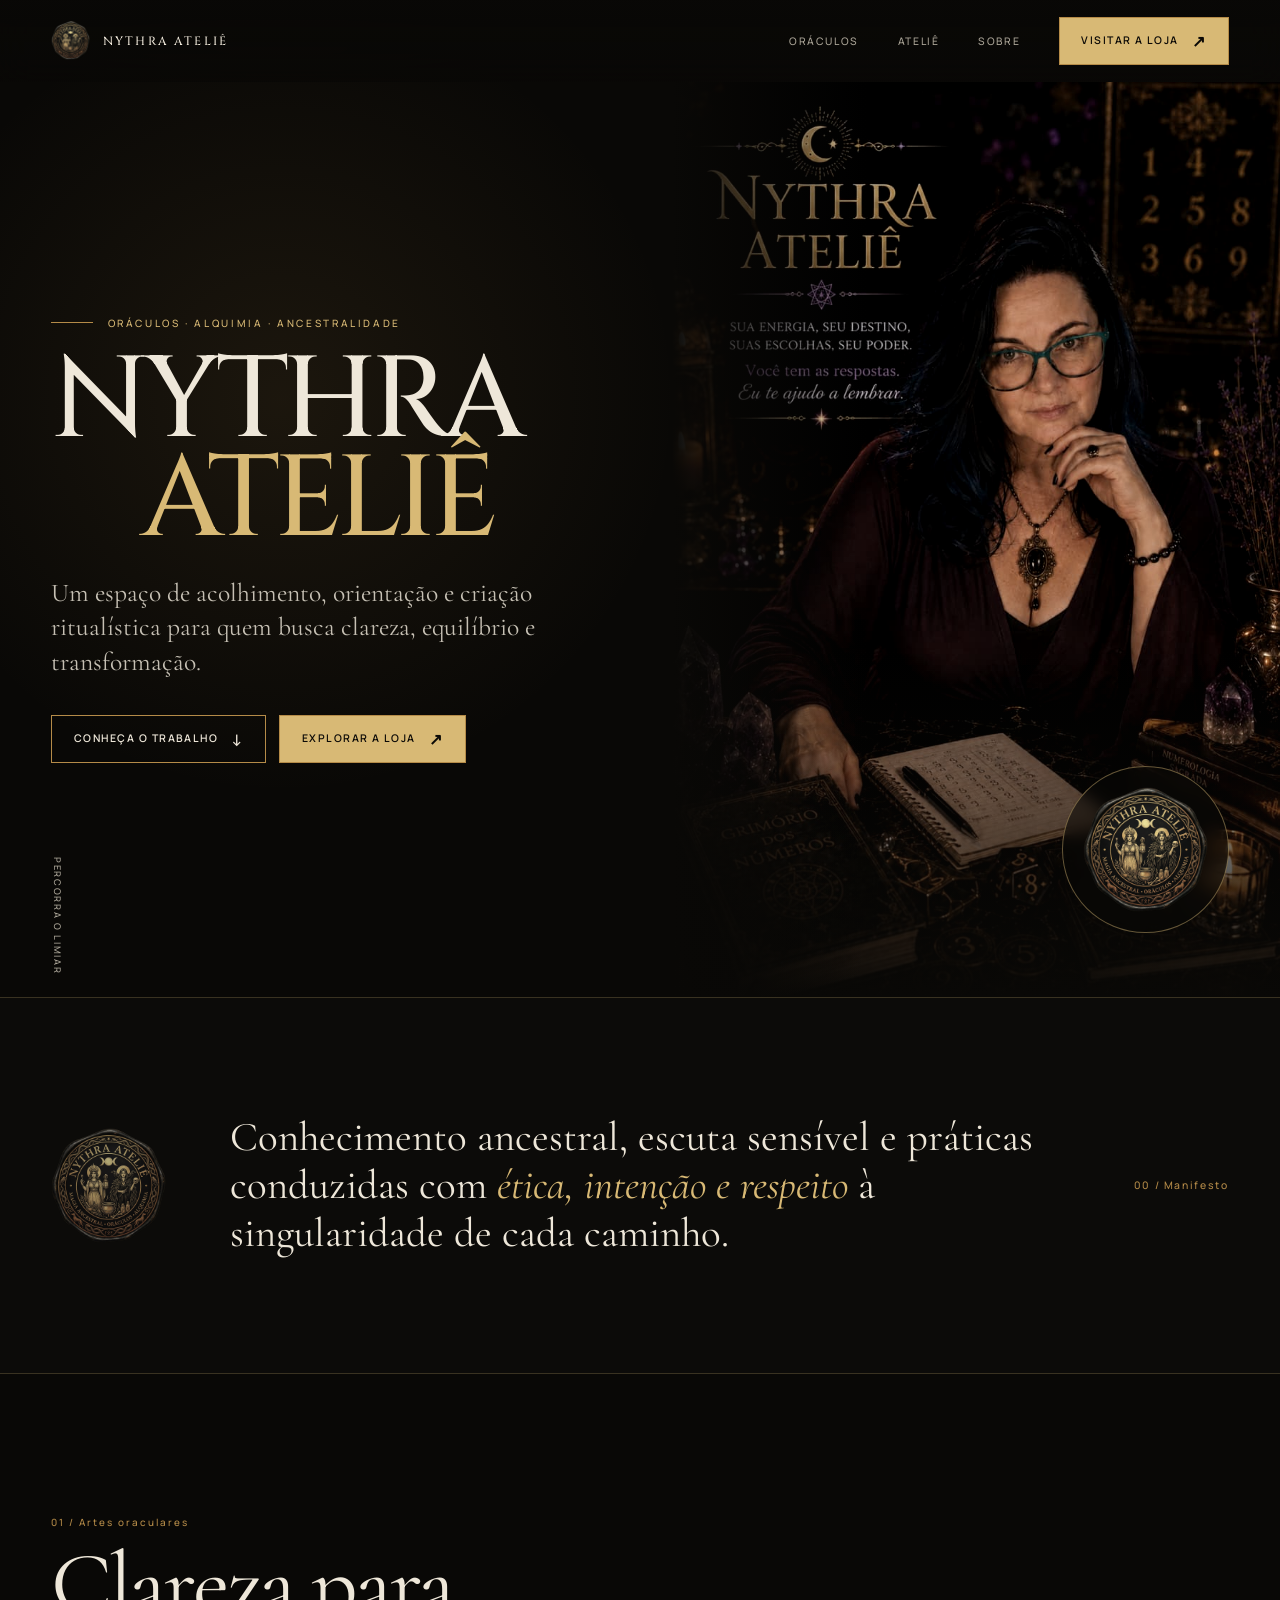
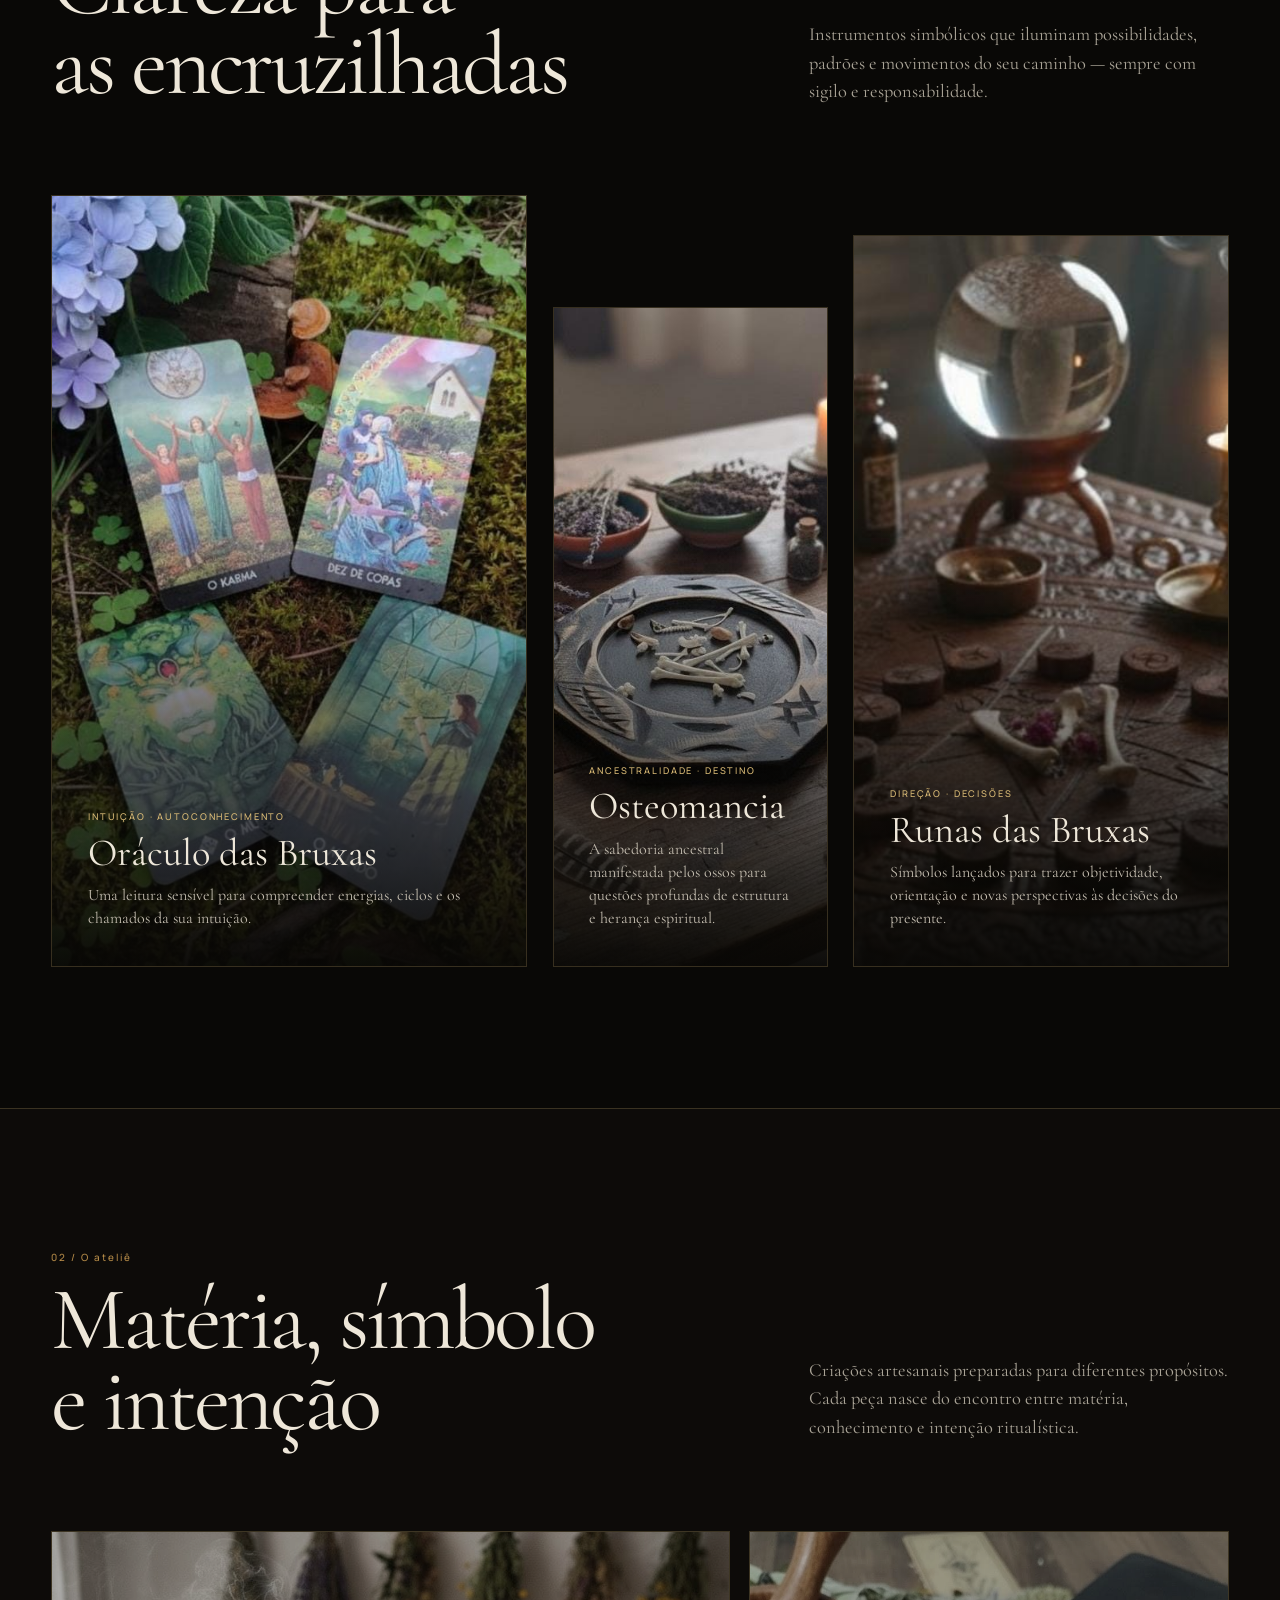
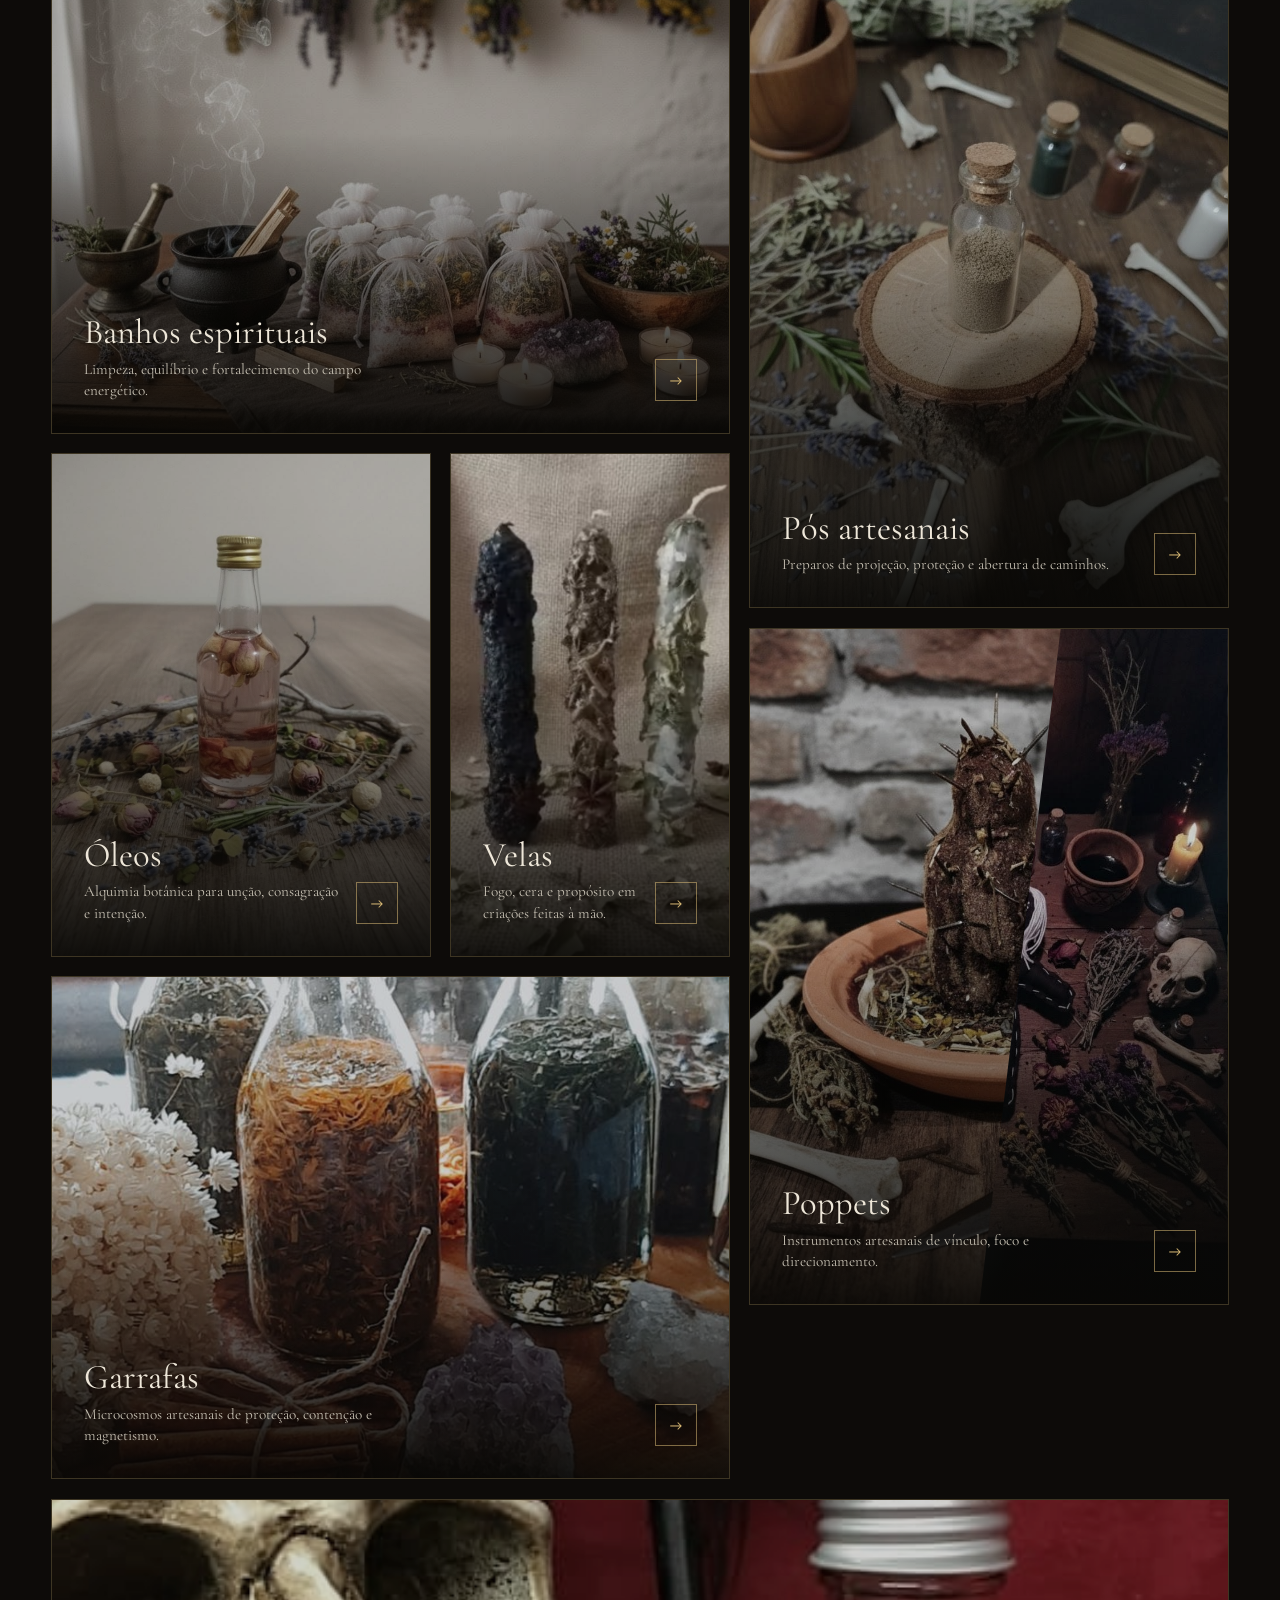
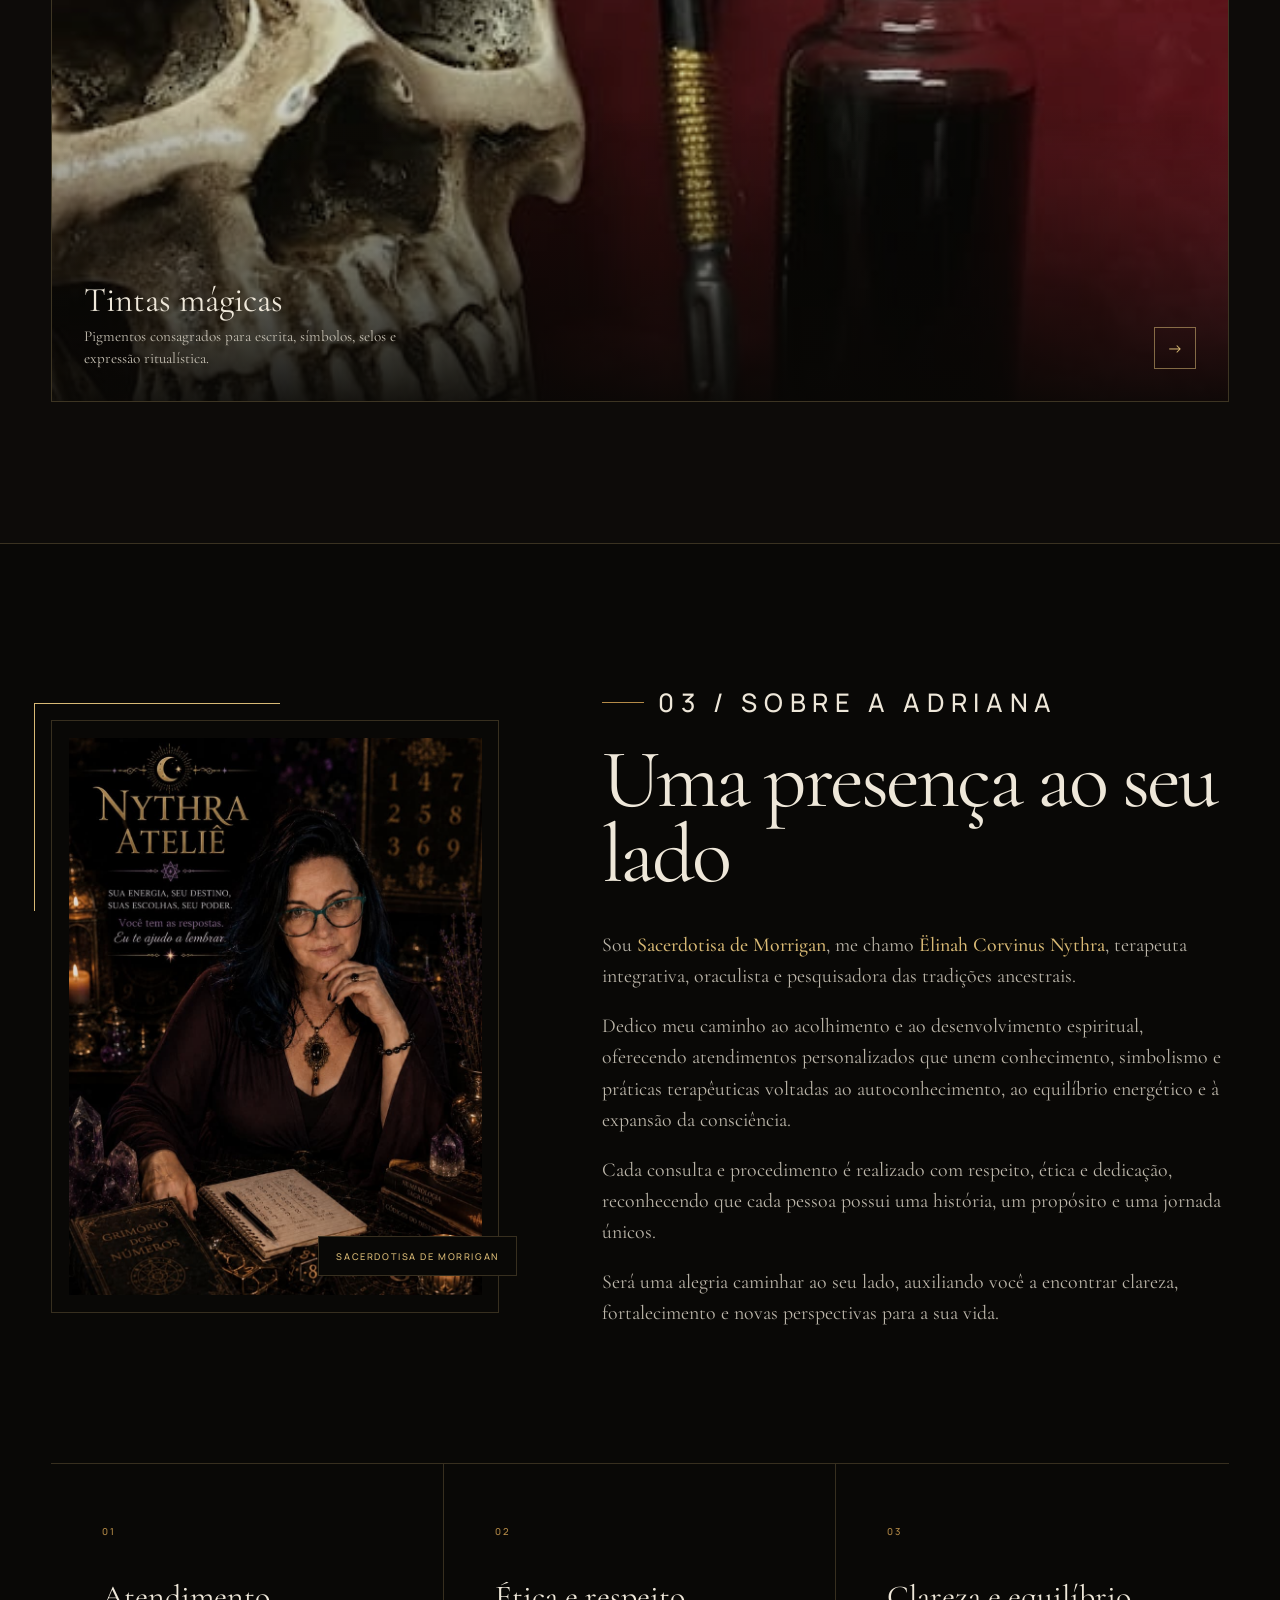
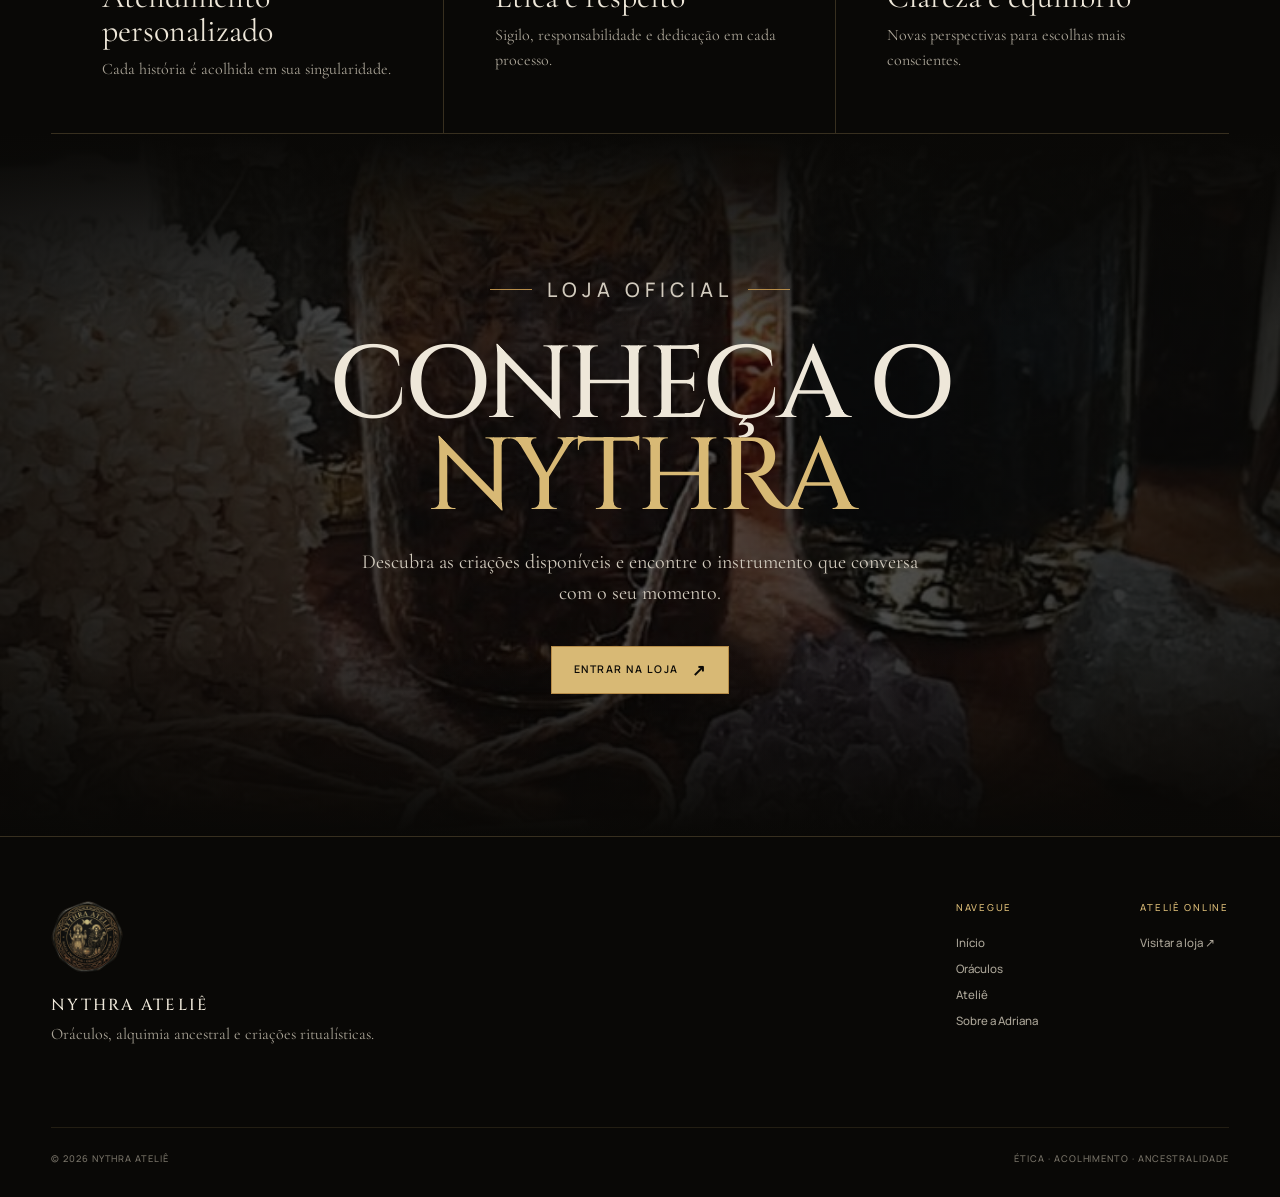
==== commit e8ada8ae: "Add files via upload" ====
--- a/index.html
+++ b/index.html
@@ -479,7 +479,7 @@
         </div>
       </div>
       <div class="hero-aside" aria-hidden="true">
-        <img src="assets/adriana.jpg" alt="">
+        <img src="assets/adriana.jpeg" alt="">
         <div class="hero-seal"><img src="assets/selo-nythra.png" alt=""></div>
       </div>
       <span class="scroll-note">Percorra o limiar</span>
@@ -575,7 +575,7 @@
     <section class="section about" id="sobre">
       <div class="about-grid">
         <div class="portrait-frame reveal">
-          <img src="assets/adriana.jpg" alt="Adriana — Ëlinah Corvinus Nythra" loading="lazy">
+          <img src="assets/adriana.jpeg" alt="Adriana — Ëlinah Corvinus Nythra" loading="lazy">
           <span class="portrait-label">Sacerdotisa de Morrigan</span>
         </div>
         <div class="about-copy reveal">
